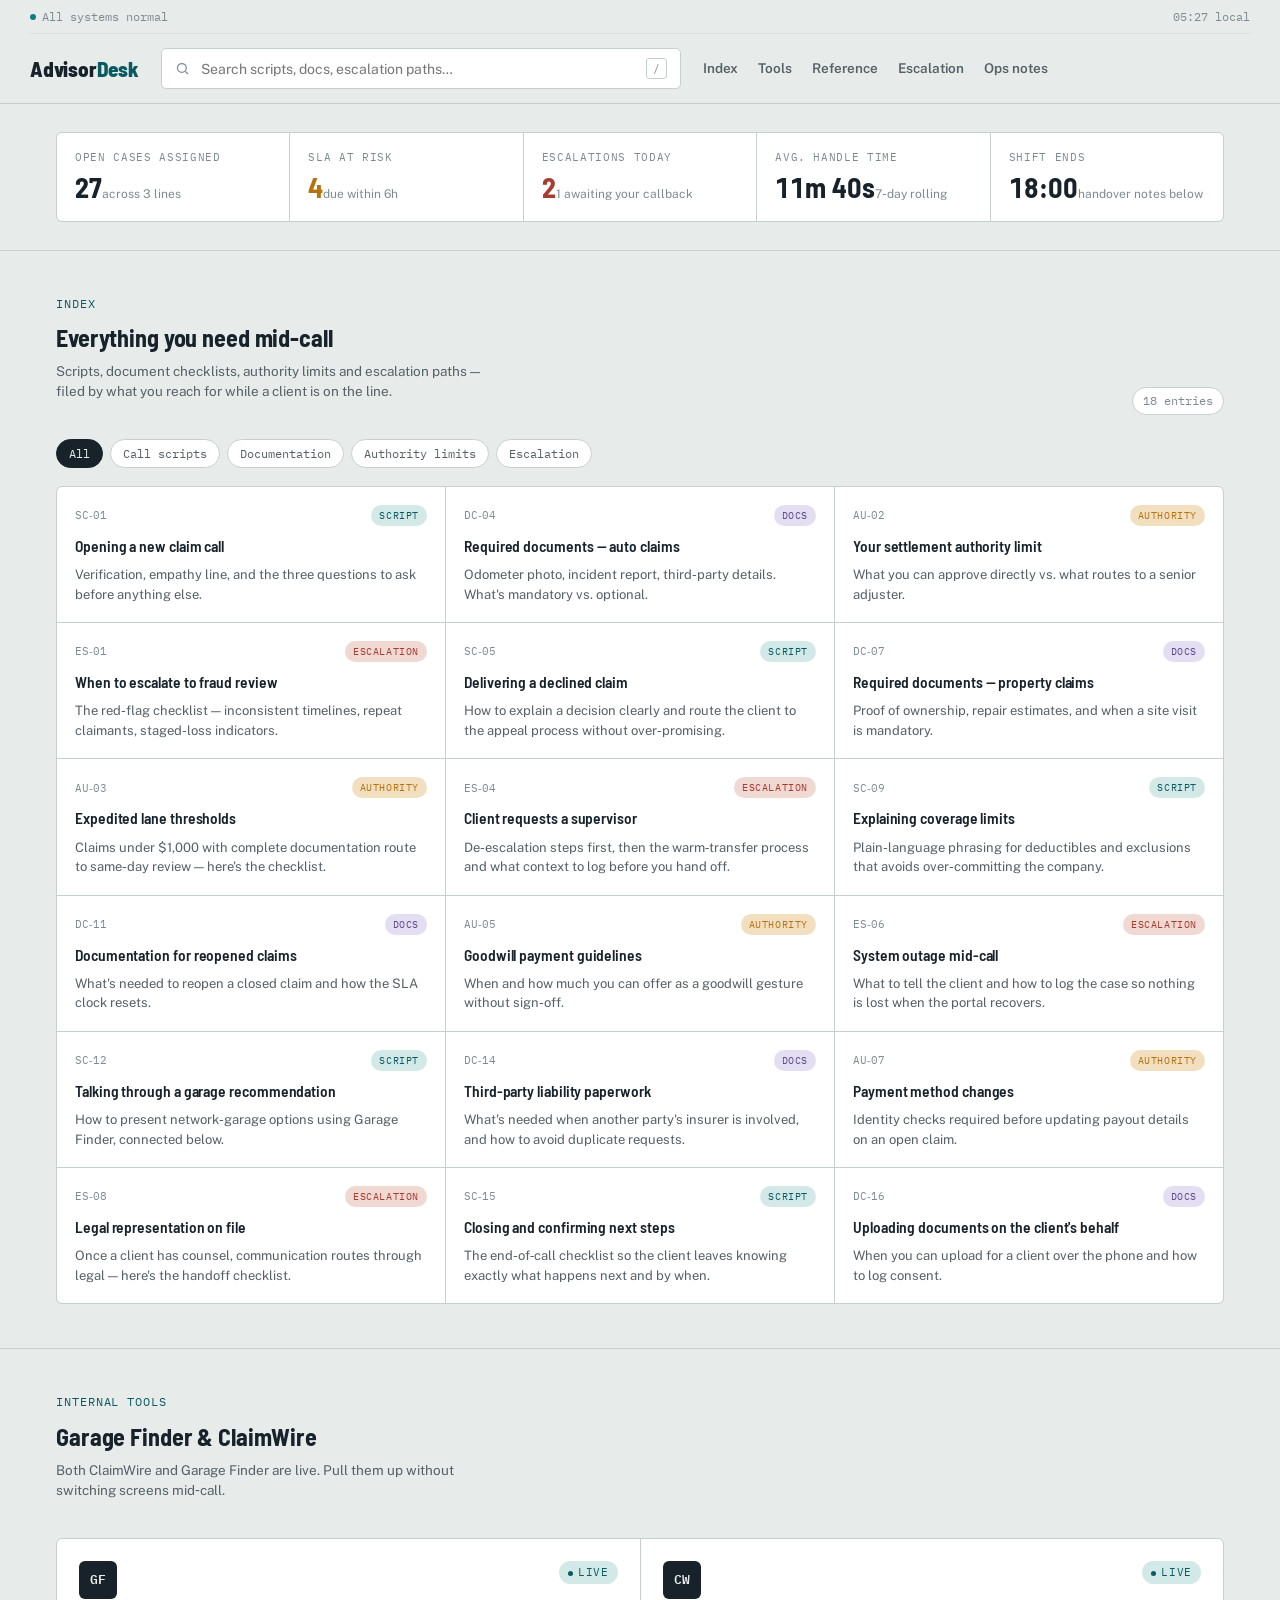
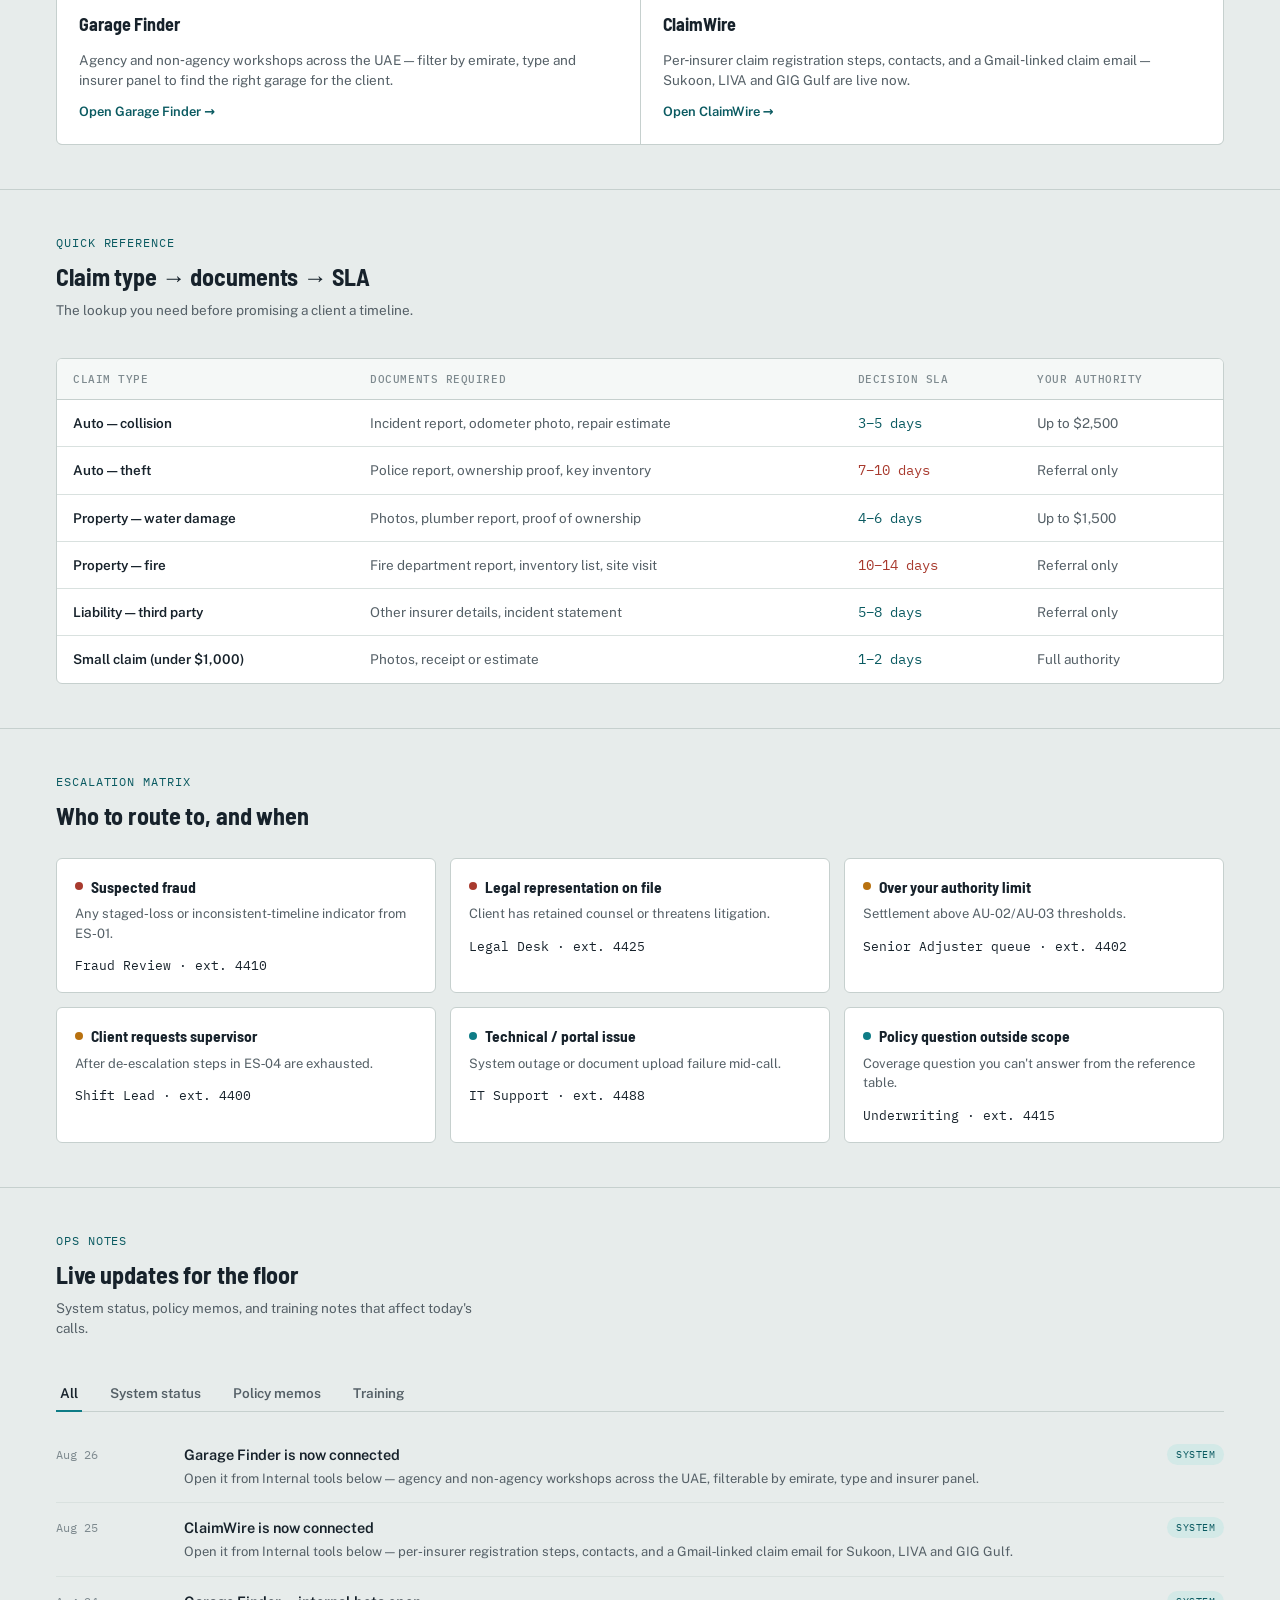
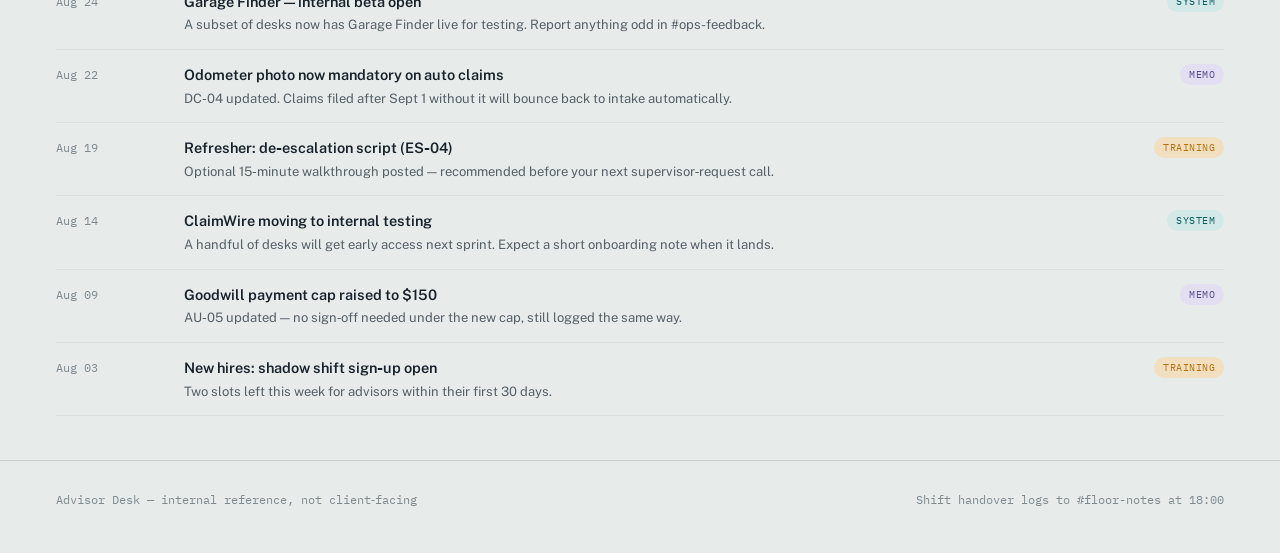
==== index.html @ 40740c99 "Wire Advisor Desk, Garage Finder, and ClaimWire into one local site Advisor Desk becomes the site's " ====
<!DOCTYPE html>
<html lang="en">
<head>
<meta charset="UTF-8">
<meta name="viewport" content="width=device-width, initial-scale=1.0, viewport-fit=cover">
<meta name="description" content="Advisor Desk — scripts, docs, authority limits, escalation paths, and links to Garage Finder and Claim.Wire.">
<link rel="icon" href="logo.svg?v=1">
<title>Advisor Desk</title>
<link rel="preconnect" href="https://fonts.googleapis.com">
<link rel="preconnect" href="https://fonts.gstatic.com" crossorigin>
<link href="https://fonts.googleapis.com/css2?family=Barlow+Semi+Condensed:wght@500;600;700;800&family=Public+Sans:ital,wght@0,400;0,500;0,600;1,400&family=IBM+Plex+Mono:wght@400;500;600&display=swap" rel="stylesheet">

<style>
  :root{
    --paper:#E7ECEB;
    --surface:#F5F8F7;
    --surface-2:#FFFFFF;
    --ink:#17222B;
    --ink-soft:#556067;
    --ink-faint:#7E8A8F;
    --line:#C6D0CE;
    --line-soft:#D9E1DF;
    --cyan:#0E7C86;
    --cyan-ink:#0A5A61;
    --cyan-soft:#D3E9E7;
    --amber:#B8710F;
    --amber-soft:#F1DFC0;
    --violet:#5B4B8A;
    --violet-soft:#E3DEF1;
    --red:#A83A2E;
    --red-soft:#F0D9D3;
    --focus:#17222B;
  }
  @media (prefers-color-scheme: dark){
    :root:not([data-theme="light"]){
      --paper:#121A1F;
      --surface:#182228;
      --surface-2:#1E2930;
      --ink:#E6ECEA;
      --ink-soft:#9DACAF;
      --ink-faint:#748386;
      --line:#31403F;
      --line-soft:#263230;
      --cyan:#3FB3AE;
      --cyan-ink:#8FD4CE;
      --cyan-soft:#1B3532;
      --amber:#DDA24F;
      --amber-soft:#392B14;
      --violet:#9C8CD6;
      --violet-soft:#2A2440;
      --red:#DB8071;
      --red-soft:#3A231F;
      --focus:#E6ECEA;
    }
  }
  :root[data-theme="dark"]{
    --paper:#121A1F;
    --surface:#182228;
    --surface-2:#1E2930;
    --ink:#E6ECEA;
    --ink-soft:#9DACAF;
    --ink-faint:#748386;
    --line:#31403F;
    --line-soft:#263230;
    --cyan:#3FB3AE;
    --cyan-ink:#8FD4CE;
    --cyan-soft:#1B3532;
    --amber:#DDA24F;
    --amber-soft:#392B14;
    --violet:#9C8CD6;
    --violet-soft:#2A2440;
    --red:#DB8071;
    --red-soft:#3A231F;
    --focus:#E6ECEA;
  }

  *{box-sizing:border-box;}
  body{
    margin:0;background:var(--paper);color:var(--ink);
    font-family:"Public Sans", ui-sans-serif, system-ui, sans-serif;
    font-size:15.5px;line-height:1.5;-webkit-font-smoothing:antialiased;
  }
  a{color:inherit;}
  .mono{font-family:"IBM Plex Mono", ui-monospace, monospace; font-variant-numeric:tabular-nums;}
  h1,h2,h3{font-family:"Barlow Semi Condensed", ui-sans-serif, sans-serif;text-wrap:balance;margin:0;letter-spacing:-0.005em;}
  .wrap{max-width:1220px;margin:0 auto;padding:0 26px;}
  @media (max-width:640px){.wrap{padding:0 16px;}}
  :focus-visible{outline:2px solid var(--focus);outline-offset:2px;}
  button,input{font-family:inherit;}

  /* ---------- header ---------- */
  header.site{position:sticky;top:0;z-index:40;background:var(--paper);border-bottom:1px solid var(--line);}
  .topline{
    display:flex;align-items:center;justify-content:space-between;
    padding:8px 0;font-family:"IBM Plex Mono";font-size:11.5px;color:var(--ink-faint);
    border-bottom:1px solid var(--line-soft);
  }
  .topline .status-dot{display:inline-flex;align-items:center;gap:6px;}
  .topline .status-dot::before{content:"";width:6px;height:6px;border-radius:50%;background:var(--cyan);}
  .nav{display:flex;align-items:center;gap:22px;padding:14px 0;}
  .brand{font-family:"Barlow Semi Condensed";font-weight:800;font-size:21px;letter-spacing:-0.01em;flex:0 0 auto;}
  .brand span{color:var(--cyan-ink);}
  .search-box{
    flex:1 1 auto;display:flex;align-items:center;gap:9px;
    background:var(--surface-2);border:1px solid var(--line);border-radius:5px;
    padding:9px 13px;max-width:520px;
  }
  .search-box svg{flex:0 0 auto;color:var(--ink-faint);}
  .search-box input{
    border:none;background:none;outline:none;width:100%;font-size:14px;color:var(--ink);
  }
  .search-box .kbd{font-family:"IBM Plex Mono";font-size:11px;color:var(--ink-faint);border:1px solid var(--line);border-radius:3px;padding:1px 6px;flex:0 0 auto;}
  nav.links{display:flex;gap:20px;font-size:13.5px;font-weight:600;flex:0 0 auto;}
  nav.links a{text-decoration:none;color:var(--ink-soft);}
  nav.links a:hover{color:var(--ink);}
  @media (max-width:980px){nav.links{display:none;}}
  @media (max-width:760px){.search-box{order:3;max-width:none;flex-basis:100%;}}

  /* ---------- shift board ---------- */
  .shiftboard{padding:28px 0;border-bottom:1px solid var(--line);}
  .board-grid{display:grid;grid-template-columns:repeat(5,1fr);gap:1px;background:var(--line);border:1px solid var(--line);border-radius:6px;overflow:hidden;}
  @media (max-width:900px){.board-grid{grid-template-columns:repeat(2,1fr);}}
  @media (max-width:460px){.board-grid{grid-template-columns:1fr;}}
  .board-cell{background:var(--surface-2);padding:16px 18px;}
  .board-cell .k{font-family:"IBM Plex Mono";font-size:11px;text-transform:uppercase;letter-spacing:0.06em;color:var(--ink-faint);margin-bottom:8px;display:block;}
  .board-cell .v{font-family:"Barlow Semi Condensed";font-weight:700;font-size:28px;line-height:1;}
  .board-cell .v.flag{color:var(--red);}
  .board-cell .v.warn{color:var(--amber);}
  .board-cell .d{font-size:12px;color:var(--ink-faint);margin-top:6px;}

  /* ---------- section shell ---------- */
  section{padding:44px 0;border-bottom:1px solid var(--line);}
  .section-head{display:flex;justify-content:space-between;align-items:flex-end;gap:20px;margin-bottom:24px;flex-wrap:wrap;}
  .section-head h2{font-size:24px;font-weight:700;}
  .section-head p{color:var(--ink-soft);font-size:13.5px;max-width:56ch;margin-top:5px;}
  .kicker{font-family:"IBM Plex Mono";font-size:11.5px;text-transform:uppercase;letter-spacing:0.08em;color:var(--cyan-ink);margin-bottom:8px;display:block;}
  .count-pill{font-family:"IBM Plex Mono";font-size:12px;color:var(--ink-faint);background:var(--surface-2);border:1px solid var(--line);padding:4px 10px;border-radius:20px;}

  /* ---------- index grid ---------- */
  .idx-filters{display:flex;gap:7px;flex-wrap:wrap;margin-bottom:18px;}
  .chip{font-family:"IBM Plex Mono";font-size:12px;padding:6px 12px;border-radius:20px;border:1px solid var(--line);background:var(--surface-2);cursor:pointer;color:var(--ink-soft);transition:all .15s;}
  .chip:hover{border-color:var(--ink-soft);}
  .chip.active{background:var(--ink);color:var(--paper);border-color:var(--ink);}
  .idx-grid{display:grid;grid-template-columns:repeat(3,1fr);gap:1px;background:var(--line);border:1px solid var(--line);border-radius:6px;overflow:hidden;}
  @media (max-width:900px){.idx-grid{grid-template-columns:repeat(2,1fr);}}
  @media (max-width:600px){.idx-grid{grid-template-columns:1fr;}}
  .idx-card{
    background:var(--surface-2);padding:18px;text-decoration:none;color:var(--ink);
    display:flex;flex-direction:column;gap:8px;transition:background .15s;
  }
  .idx-card:hover{background:var(--surface);}
  .idx-card .row1{display:flex;justify-content:space-between;align-items:center;gap:8px;}
  .idx-card .code{font-family:"IBM Plex Mono";font-size:11px;color:var(--ink-faint);}
  .idx-card h3{font-size:15.5px;font-weight:600;}
  .idx-card p{font-size:13px;color:var(--ink-soft);margin:0;}
  .idx-card .tag{font-family:"IBM Plex Mono";font-size:10px;text-transform:uppercase;letter-spacing:0.06em;padding:3px 8px;border-radius:20px;white-space:nowrap;}
  .tag.scripts{background:var(--cyan-soft);color:var(--cyan-ink);}
  .tag.docs{background:var(--violet-soft);color:var(--violet);}
  .tag.escalation{background:var(--red-soft);color:var(--red);}
  .tag.authority{background:var(--amber-soft);color:var(--amber);}
  .no-results{padding:30px 4px;color:var(--ink-faint);font-size:13.5px;display:none;}
  .no-results.shown{display:block;}

  /* ---------- internal tools ---------- */
  .tools{display:grid;grid-template-columns:1fr 1fr;gap:1px;background:var(--line);border:1px solid var(--line);border-radius:6px;overflow:hidden;}
  @media (max-width:760px){.tools{grid-template-columns:1fr;}}
  .tool-card{background:var(--surface-2);padding:22px;display:flex;flex-direction:column;gap:12px;
    text-decoration:none;color:inherit;transition:background .15s;}
  .tool-card:not(.disabled){cursor:pointer;}
  .tool-card:not(.disabled):hover{background:var(--surface);}
  .tool-top{display:flex;justify-content:space-between;align-items:flex-start;gap:12px;}
  .tool-icon{width:38px;height:38px;border-radius:6px;background:var(--ink);color:var(--paper);display:flex;align-items:center;justify-content:center;font-family:"IBM Plex Mono";font-weight:600;font-size:13px;flex:0 0 auto;}
  .tool-card h3{font-size:18px;font-weight:700;}
  .tool-card p{font-size:13.5px;color:var(--ink-soft);margin:0;}
  .wire-badge{font-family:"IBM Plex Mono";font-size:10.5px;text-transform:uppercase;letter-spacing:0.06em;padding:4px 9px;border-radius:20px;background:var(--amber-soft);color:var(--amber);white-space:nowrap;}
  .wire-badge.live{background:var(--cyan-soft);color:var(--cyan-ink);}
  .wire-badge.live::before{content:"";display:inline-block;width:5px;height:5px;border-radius:50%;background:var(--cyan-ink);margin-right:5px;}
  .tool-cta{font-size:13px;font-weight:600;color:var(--cyan-ink);align-self:flex-start;}
  .tool-card.disabled{opacity:0.75;}

  /* ---------- reference table ---------- */
  .table-wrap{overflow-x:auto;border:1px solid var(--line);border-radius:6px;background:var(--surface-2);}
  table{border-collapse:collapse;width:100%;min-width:680px;font-size:13.5px;}
  thead th{
    text-align:left;font-family:"IBM Plex Mono";font-size:11px;text-transform:uppercase;letter-spacing:0.05em;
    color:var(--ink-faint);font-weight:500;padding:12px 16px;border-bottom:1px solid var(--line);background:var(--surface);
  }
  tbody td{padding:13px 16px;border-bottom:1px solid var(--line-soft);color:var(--ink-soft);vertical-align:top;}
  tbody tr:last-child td{border-bottom:none;}
  tbody td.claim-type{color:var(--ink);font-weight:600;}
  .sla{font-family:"IBM Plex Mono";}
  .sla.tight{color:var(--red);}
  .sla.normal{color:var(--cyan-ink);}

  /* ---------- escalation contacts ---------- */
  .contacts{display:grid;grid-template-columns:repeat(3,1fr);gap:14px;}
  @media (max-width:860px){.contacts{grid-template-columns:1fr 1fr;}}
  @media (max-width:560px){.contacts{grid-template-columns:1fr;}}
  .contact-card{border:1px solid var(--line);border-radius:6px;background:var(--surface-2);padding:16px 18px;}
  .contact-card .sev{display:inline-block;width:8px;height:8px;border-radius:50%;margin-right:8px;}
  .sev.high{background:var(--red);}
  .sev.med{background:var(--amber);}
  .sev.low{background:var(--cyan);}
  .contact-card h4{font-family:"Barlow Semi Condensed";font-weight:700;font-size:15.5px;margin:0 0 6px;display:flex;align-items:center;}
  .contact-card p{font-size:13px;color:var(--ink-soft);margin:0 0 10px;}
  .contact-card .who{font-family:"IBM Plex Mono";font-size:12.5px;color:var(--ink);}

  /* ---------- feed ---------- */
  .feed-tabs{display:flex;gap:4px;margin-bottom:18px;border-bottom:1px solid var(--line);}
  .feed-tab{font-family:"Public Sans";font-weight:600;font-size:13.5px;padding:9px 4px;margin-right:20px;background:none;border:none;cursor:pointer;color:var(--ink-soft);border-bottom:2px solid transparent;margin-bottom:-1px;}
  .feed-tab.active{color:var(--ink);border-color:var(--cyan);}
  .feed-item{display:grid;grid-template-columns:110px 1fr auto;gap:18px;padding:14px 0;border-bottom:1px solid var(--line-soft);align-items:start;}
  @media (max-width:700px){.feed-item{grid-template-columns:1fr;gap:5px;}}
  .feed-item .date{font-family:"IBM Plex Mono";font-size:12px;color:var(--ink-faint);padding-top:2px;}
  .feed-item h4{margin:0 0 3px;font-size:14.5px;font-weight:600;}
  .feed-item p{margin:0;font-size:13px;color:var(--ink-soft);}
  .badge{font-family:"IBM Plex Mono";font-size:10px;text-transform:uppercase;letter-spacing:0.05em;padding:3px 9px;border-radius:20px;white-space:nowrap;height:fit-content;}
  .badge.ops{background:var(--cyan-soft);color:var(--cyan-ink);}
  .badge.memo{background:var(--violet-soft);color:var(--violet);}
  .badge.training{background:var(--amber-soft);color:var(--amber);}

  footer{padding:30px 0 44px;font-family:"IBM Plex Mono";font-size:12px;color:var(--ink-faint);display:flex;justify-content:space-between;flex-wrap:wrap;gap:10px;}
</style>
</head>
<body>

<header class="site">
  <div class="wrap topline">
    <span class="status-dot">All systems normal</span>
    <span id="clock">—</span>
  </div>
  <div class="wrap nav">
    <div class="brand">Advisor<span>Desk</span></div>
    <div class="search-box">
      <svg width="15" height="15" viewBox="0 0 24 24" fill="none" stroke="currentColor" stroke-width="2"><circle cx="11" cy="11" r="7"/><path d="m21 21-4.3-4.3"/></svg>
      <input id="indexSearch" type="text" placeholder="Search scripts, docs, escalation paths…" aria-label="Search advisor index">
      <span class="kbd">/</span>
    </div>
    <nav class="links">
      <a href="#index">Index</a>
      <a href="#tools">Tools</a>
      <a href="#reference">Reference</a>
      <a href="#escalation">Escalation</a>
      <a href="#updates">Ops notes</a>
    </nav>
  </div>
</header>

<main>
  <section class="shiftboard">
    <div class="wrap">
      <div class="board-grid">
        <div class="board-cell"><span class="k">Open cases assigned</span><span class="v">27</span><span class="d">across 3 lines</span></div>
        <div class="board-cell"><span class="k">SLA at risk</span><span class="v warn">4</span><span class="d">due within 6h</span></div>
        <div class="board-cell"><span class="k">Escalations today</span><span class="v flag">2</span><span class="d">1 awaiting your callback</span></div>
        <div class="board-cell"><span class="k">Avg. handle time</span><span class="v mono">11m 40s</span><span class="d">7‑day rolling</span></div>
        <div class="board-cell"><span class="k">Shift ends</span><span class="v mono">18:00</span><span class="d">handover notes below</span></div>
      </div>
    </div>
  </section>

  <section id="index">
    <div class="wrap">
      <div class="section-head">
        <div>
          <span class="kicker">Index</span>
          <h2>Everything you need mid‑call</h2>
          <p>Scripts, document checklists, authority limits and escalation paths — filed by what you reach for while a client is on the line.</p>
        </div>
        <span class="count-pill" id="resultCount">18 entries</span>
      </div>
      <div class="idx-filters" id="idxFilters">
        <button class="chip active" data-filter="all">All</button>
        <button class="chip" data-filter="scripts">Call scripts</button>
        <button class="chip" data-filter="docs">Documentation</button>
        <button class="chip" data-filter="authority">Authority limits</button>
        <button class="chip" data-filter="escalation">Escalation</button>
      </div>
      <div class="idx-grid" id="idxGrid">
        <a class="idx-card" data-cat="scripts" href="#"><div class="row1"><span class="code">SC‑01</span><span class="tag scripts">Script</span></div><h3>Opening a new claim call</h3><p>Verification, empathy line, and the three questions to ask before anything else.</p></a>
        <a class="idx-card" data-cat="docs" href="#"><div class="row1"><span class="code">DC‑04</span><span class="tag docs">Docs</span></div><h3>Required documents — auto claims</h3><p>Odometer photo, incident report, third‑party details. What's mandatory vs. optional.</p></a>
        <a class="idx-card" data-cat="authority" href="#"><div class="row1"><span class="code">AU‑02</span><span class="tag authority">Authority</span></div><h3>Your settlement authority limit</h3><p>What you can approve directly vs. what routes to a senior adjuster.</p></a>
        <a class="idx-card" data-cat="escalation" href="#"><div class="row1"><span class="code">ES‑01</span><span class="tag escalation">Escalation</span></div><h3>When to escalate to fraud review</h3><p>The red‑flag checklist — inconsistent timelines, repeat claimants, staged‑loss indicators.</p></a>
        <a class="idx-card" data-cat="scripts" href="#"><div class="row1"><span class="code">SC‑05</span><span class="tag scripts">Script</span></div><h3>Delivering a declined claim</h3><p>How to explain a decision clearly and route the client to the appeal process without over‑promising.</p></a>
        <a class="idx-card" data-cat="docs" href="#"><div class="row1"><span class="code">DC‑07</span><span class="tag docs">Docs</span></div><h3>Required documents — property claims</h3><p>Proof of ownership, repair estimates, and when a site visit is mandatory.</p></a>
        <a class="idx-card" data-cat="authority" href="#"><div class="row1"><span class="code">AU‑03</span><span class="tag authority">Authority</span></div><h3>Expedited lane thresholds</h3><p>Claims under $1,000 with complete documentation route to same‑day review — here's the checklist.</p></a>
        <a class="idx-card" data-cat="escalation" href="#"><div class="row1"><span class="code">ES‑04</span><span class="tag escalation">Escalation</span></div><h3>Client requests a supervisor</h3><p>De‑escalation steps first, then the warm‑transfer process and what context to log before you hand off.</p></a>
        <a class="idx-card" data-cat="scripts" href="#"><div class="row1"><span class="code">SC‑09</span><span class="tag scripts">Script</span></div><h3>Explaining coverage limits</h3><p>Plain‑language phrasing for deductibles and exclusions that avoids over‑committing the company.</p></a>
        <a class="idx-card" data-cat="docs" href="#"><div class="row1"><span class="code">DC‑11</span><span class="tag docs">Docs</span></div><h3>Documentation for reopened claims</h3><p>What's needed to reopen a closed claim and how the SLA clock resets.</p></a>
        <a class="idx-card" data-cat="authority" href="#"><div class="row1"><span class="code">AU‑05</span><span class="tag authority">Authority</span></div><h3>Goodwill payment guidelines</h3><p>When and how much you can offer as a goodwill gesture without sign‑off.</p></a>
        <a class="idx-card" data-cat="escalation" href="#"><div class="row1"><span class="code">ES‑06</span><span class="tag escalation">Escalation</span></div><h3>System outage mid‑call</h3><p>What to tell the client and how to log the case so nothing is lost when the portal recovers.</p></a>
        <a class="idx-card" data-cat="scripts" href="#"><div class="row1"><span class="code">SC‑12</span><span class="tag scripts">Script</span></div><h3>Talking through a garage recommendation</h3><p>How to present network‑garage options using Garage Finder, connected below.</p></a>
        <a class="idx-card" data-cat="docs" href="#"><div class="row1"><span class="code">DC‑14</span><span class="tag docs">Docs</span></div><h3>Third‑party liability paperwork</h3><p>What's needed when another party's insurer is involved, and how to avoid duplicate requests.</p></a>
        <a class="idx-card" data-cat="authority" href="#"><div class="row1"><span class="code">AU‑07</span><span class="tag authority">Authority</span></div><h3>Payment method changes</h3><p>Identity checks required before updating payout details on an open claim.</p></a>
        <a class="idx-card" data-cat="escalation" href="#"><div class="row1"><span class="code">ES‑08</span><span class="tag escalation">Escalation</span></div><h3>Legal representation on file</h3><p>Once a client has counsel, communication routes through legal — here's the handoff checklist.</p></a>
        <a class="idx-card" data-cat="scripts" href="#"><div class="row1"><span class="code">SC‑15</span><span class="tag scripts">Script</span></div><h3>Closing and confirming next steps</h3><p>The end‑of‑call checklist so the client leaves knowing exactly what happens next and by when.</p></a>
        <a class="idx-card" data-cat="docs" href="#"><div class="row1"><span class="code">DC‑16</span><span class="tag docs">Docs</span></div><h3>Uploading documents on the client's behalf</h3><p>When you can upload for a client over the phone and how to log consent.</p></a>
      </div>
      <p class="no-results" id="noResults">No index entries match "<span id="noResultsQuery"></span>". Try a different term or clear the filter.</p>
    </div>
  </section>

  <section id="tools">
    <div class="wrap">
      <div class="section-head">
        <div>
          <span class="kicker">Internal tools</span>
          <h2>Garage Finder &amp; ClaimWire</h2>
          <p>Both ClaimWire and Garage Finder are live. Pull them up without switching screens mid‑call.</p>
        </div>
      </div>
      <div class="tools">
        <a class="tool-card" href="garage-finder.html">
          <div class="tool-top"><div class="tool-icon">GF</div><span class="wire-badge live">Live</span></div>
          <h3>Garage Finder</h3>
          <p>Agency and non‑agency workshops across the UAE — filter by emirate, type and insurer panel to find the right garage for the client.</p>
          <span class="tool-cta">Open Garage Finder →</span>
        </a>
        <a class="tool-card" href="claimwire.html">
          <div class="tool-top"><div class="tool-icon">CW</div><span class="wire-badge live">Live</span></div>
          <h3>ClaimWire</h3>
          <p>Per‑insurer claim registration steps, contacts, and a Gmail‑linked claim email — Sukoon, LIVA and GIG Gulf are live now.</p>
          <span class="tool-cta">Open ClaimWire →</span>
        </a>
      </div>
    </div>
  </section>

  <section id="reference">
    <div class="wrap">
      <div class="section-head">
        <div>
          <span class="kicker">Quick reference</span>
          <h2>Claim type → documents → SLA</h2>
          <p>The lookup you need before promising a client a timeline.</p>
        </div>
      </div>
      <div class="table-wrap">
        <table>
          <thead>
            <tr><th>Claim type</th><th>Documents required</th><th>Decision SLA</th><th>Your authority</th></tr>
          </thead>
          <tbody>
            <tr><td class="claim-type">Auto — collision</td><td>Incident report, odometer photo, repair estimate</td><td class="sla normal">3–5 days</td><td>Up to $2,500</td></tr>
            <tr><td class="claim-type">Auto — theft</td><td>Police report, ownership proof, key inventory</td><td class="sla tight">7–10 days</td><td>Referral only</td></tr>
            <tr><td class="claim-type">Property — water damage</td><td>Photos, plumber report, proof of ownership</td><td class="sla normal">4–6 days</td><td>Up to $1,500</td></tr>
            <tr><td class="claim-type">Property — fire</td><td>Fire department report, inventory list, site visit</td><td class="sla tight">10–14 days</td><td>Referral only</td></tr>
            <tr><td class="claim-type">Liability — third party</td><td>Other insurer details, incident statement</td><td class="sla normal">5–8 days</td><td>Referral only</td></tr>
            <tr><td class="claim-type">Small claim (under $1,000)</td><td>Photos, receipt or estimate</td><td class="sla normal">1–2 days</td><td>Full authority</td></tr>
          </tbody>
        </table>
      </div>
    </div>
  </section>

  <section id="escalation">
    <div class="wrap">
      <div class="section-head">
        <div>
          <span class="kicker">Escalation matrix</span>
          <h2>Who to route to, and when</h2>
        </div>
      </div>
      <div class="contacts">
        <div class="contact-card"><h4><span class="sev high"></span>Suspected fraud</h4><p>Any staged‑loss or inconsistent‑timeline indicator from ES‑01.</p><span class="who">Fraud Review · ext. 4410</span></div>
        <div class="contact-card"><h4><span class="sev high"></span>Legal representation on file</h4><p>Client has retained counsel or threatens litigation.</p><span class="who">Legal Desk · ext. 4425</span></div>
        <div class="contact-card"><h4><span class="sev med"></span>Over your authority limit</h4><p>Settlement above AU‑02/AU‑03 thresholds.</p><span class="who">Senior Adjuster queue · ext. 4402</span></div>
        <div class="contact-card"><h4><span class="sev med"></span>Client requests supervisor</h4><p>After de‑escalation steps in ES‑04 are exhausted.</p><span class="who">Shift Lead · ext. 4400</span></div>
        <div class="contact-card"><h4><span class="sev low"></span>Technical / portal issue</h4><p>System outage or document upload failure mid‑call.</p><span class="who">IT Support · ext. 4488</span></div>
        <div class="contact-card"><h4><span class="sev low"></span>Policy question outside scope</h4><p>Coverage question you can't answer from the reference table.</p><span class="who">Underwriting · ext. 4415</span></div>
      </div>
    </div>
  </section>

  <section id="updates">
    <div class="wrap">
      <div class="section-head">
        <div>
          <span class="kicker">Ops notes</span>
          <h2>Live updates for the floor</h2>
          <p>System status, policy memos, and training notes that affect today's calls.</p>
        </div>
      </div>
      <div class="feed-tabs" id="feedTabs">
        <button class="feed-tab active" data-feed="all">All</button>
        <button class="feed-tab" data-feed="ops">System status</button>
        <button class="feed-tab" data-feed="memo">Policy memos</button>
        <button class="feed-tab" data-feed="training">Training</button>
      </div>
      <div class="feed-list" id="feedList">
        <div class="feed-item" data-feed="ops"><div class="date mono">Aug 26</div><div><h4>Garage Finder is now connected</h4><p>Open it from Internal tools below — agency and non‑agency workshops across the UAE, filterable by emirate, type and insurer panel.</p></div><span class="badge ops">System</span></div>
        <div class="feed-item" data-feed="ops"><div class="date mono">Aug 25</div><div><h4>ClaimWire is now connected</h4><p>Open it from Internal tools below — per‑insurer registration steps, contacts, and a Gmail‑linked claim email for Sukoon, LIVA and GIG Gulf.</p></div><span class="badge ops">System</span></div>
        <div class="feed-item" data-feed="ops"><div class="date mono">Aug 24</div><div><h4>Garage Finder — internal beta open</h4><p>A subset of desks now has Garage Finder live for testing. Report anything odd in #ops-feedback.</p></div><span class="badge ops">System</span></div>
        <div class="feed-item" data-feed="memo"><div class="date mono">Aug 22</div><div><h4>Odometer photo now mandatory on auto claims</h4><p>DC‑04 updated. Claims filed after Sept 1 without it will bounce back to intake automatically.</p></div><span class="badge memo">Memo</span></div>
        <div class="feed-item" data-feed="training"><div class="date mono">Aug 19</div><div><h4>Refresher: de‑escalation script (ES‑04)</h4><p>Optional 15‑minute walkthrough posted — recommended before your next supervisor‑request call.</p></div><span class="badge training">Training</span></div>
        <div class="feed-item" data-feed="ops"><div class="date mono">Aug 14</div><div><h4>ClaimWire moving to internal testing</h4><p>A handful of desks will get early access next sprint. Expect a short onboarding note when it lands.</p></div><span class="badge ops">System</span></div>
        <div class="feed-item" data-feed="memo"><div class="date mono">Aug 09</div><div><h4>Goodwill payment cap raised to $150</h4><p>AU‑05 updated — no sign‑off needed under the new cap, still logged the same way.</p></div><span class="badge memo">Memo</span></div>
        <div class="feed-item" data-feed="training"><div class="date mono">Aug 03</div><div><h4>New hires: shadow shift sign‑up open</h4><p>Two slots left this week for advisors within their first 30 days.</p></div><span class="badge training">Training</span></div>
      </div>
    </div>
  </section>
</main>

<footer>
  <div class="wrap" style="display:flex;justify-content:space-between;flex-wrap:wrap;gap:10px;width:100%;">
    <span>Advisor Desk — internal reference, not client‑facing</span>
    <span>Shift handover logs to #floor-notes at 18:00</span>
  </div>
</footer>

<script>
(function(){
  // clock
  var clockEl = document.getElementById('clock');
  function tick(){
    var d = new Date();
    var h = String(d.getHours()).padStart(2,'0');
    var m = String(d.getMinutes()).padStart(2,'0');
    clockEl.textContent = h + ':' + m + ' local';
  }
  tick(); setInterval(tick, 1000 * 15);

  // index filter + search combined
  var chips = document.querySelectorAll('#idxFilters .chip');
  var cards = document.querySelectorAll('#idxGrid .idx-card');
  var searchInput = document.getElementById('indexSearch');
  var resultCount = document.getElementById('resultCount');
  var noResults = document.getElementById('noResults');
  var noResultsQuery = document.getElementById('noResultsQuery');
  var activeFilter = 'all';

  function applyFilters(){
    var q = searchInput.value.trim().toLowerCase();
    var shown = 0;
    cards.forEach(function(card){
      var cat = card.getAttribute('data-cat');
      var text = card.textContent.toLowerCase();
      var matchesFilter = activeFilter === 'all' || cat === activeFilter;
      var matchesSearch = q === '' || text.indexOf(q) !== -1;
      var visible = matchesFilter && matchesSearch;
      card.style.display = visible ? '' : 'none';
      if(visible) shown++;
    });
    resultCount.textContent = shown + (shown === 1 ? ' entry' : ' entries');
    if(shown === 0){
      noResults.classList.add('shown');
      noResultsQuery.textContent = q || '(filtered)';
    } else {
      noResults.classList.remove('shown');
    }
  }

  chips.forEach(function(chip){
    chip.addEventListener('click', function(){
      chips.forEach(function(c){ c.classList.remove('active'); });
      chip.classList.add('active');
      activeFilter = chip.getAttribute('data-filter');
      applyFilters();
    });
  });
  searchInput.addEventListener('input', applyFilters);

  // "/" focuses search, like most reference tools
  document.addEventListener('keydown', function(e){
    if(e.key === '/' && document.activeElement !== searchInput){
      e.preventDefault();
      searchInput.focus();
    }
  });

  // feed tabs
  var tabs = document.querySelectorAll('#feedTabs .feed-tab');
  var feedItems = document.querySelectorAll('#feedList .feed-item');
  tabs.forEach(function(tab){
    tab.addEventListener('click', function(){
      tabs.forEach(function(t){ t.classList.remove('active'); });
      tab.classList.add('active');
      var f = tab.getAttribute('data-feed');
      feedItems.forEach(function(item){
        item.style.display = (f === 'all' || item.getAttribute('data-feed') === f) ? '' : 'none';
      });
    });
  });
})();
</script>
</body>
</html>
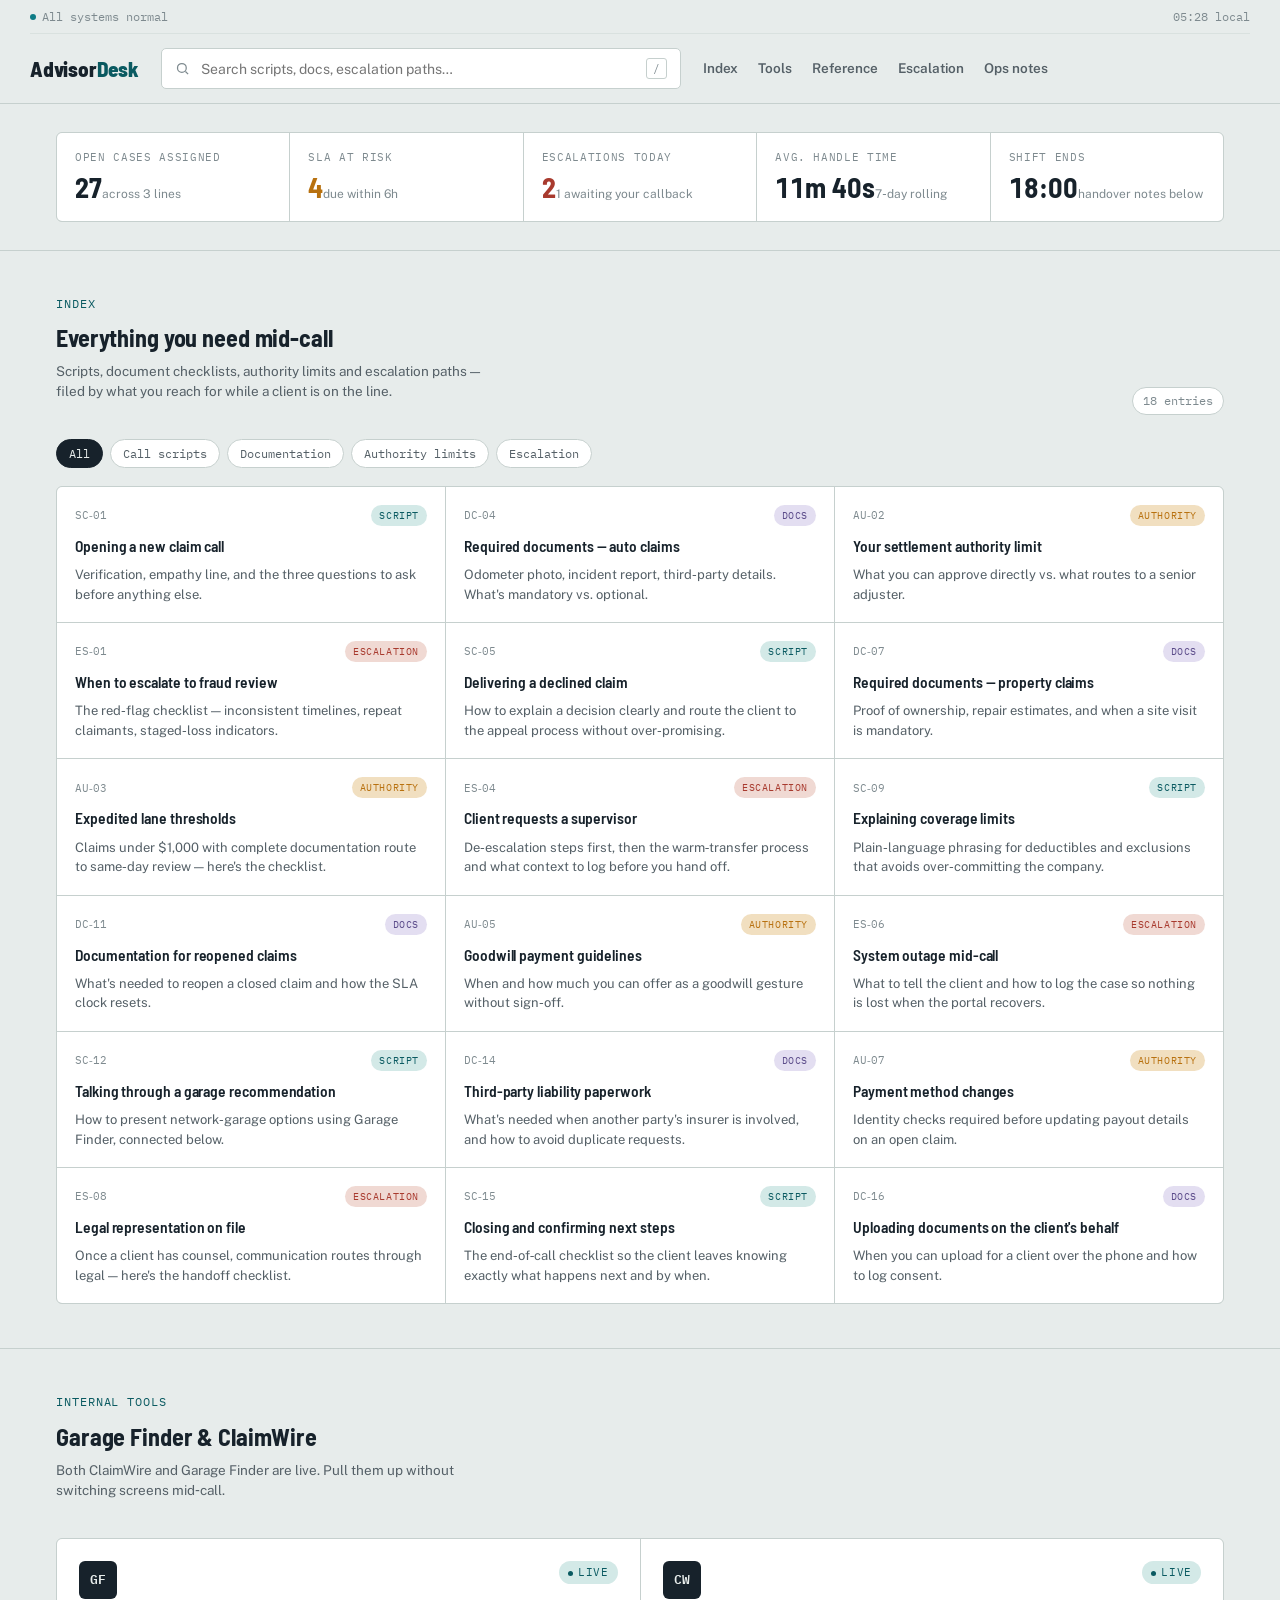
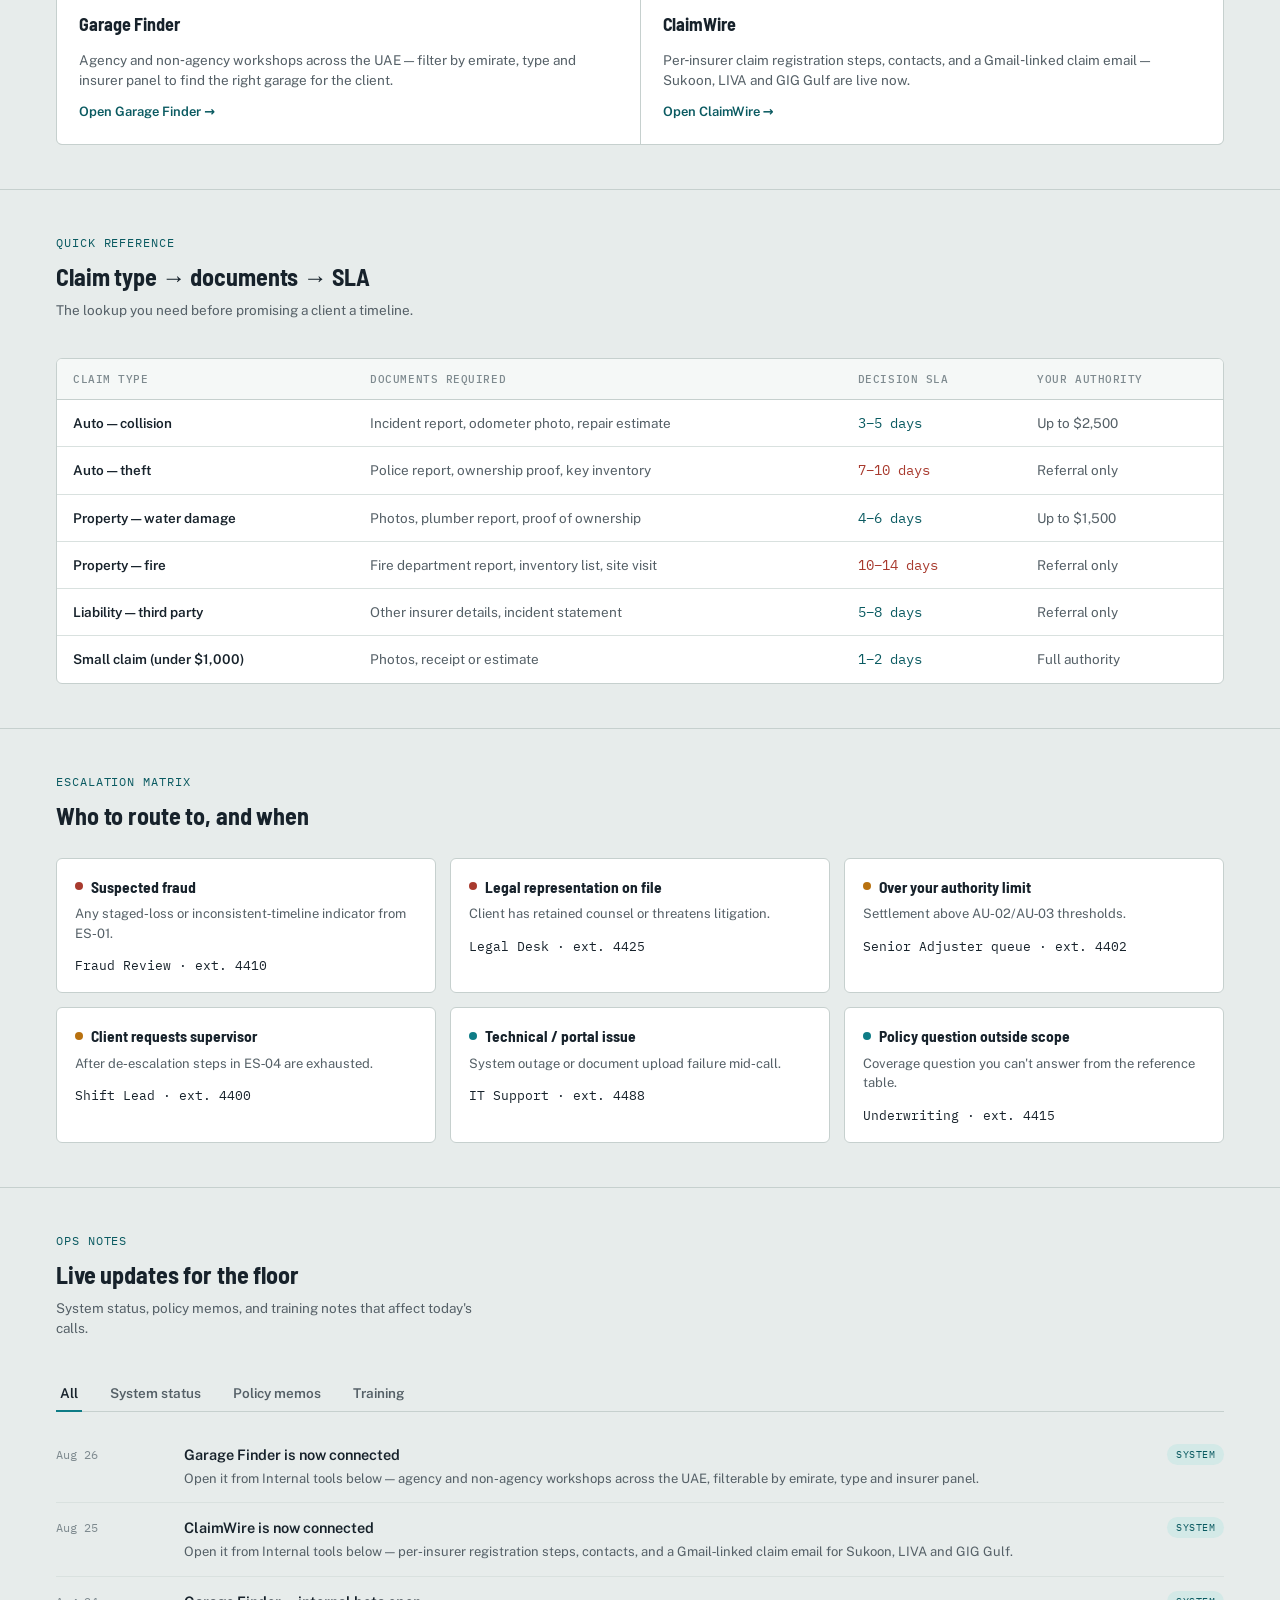
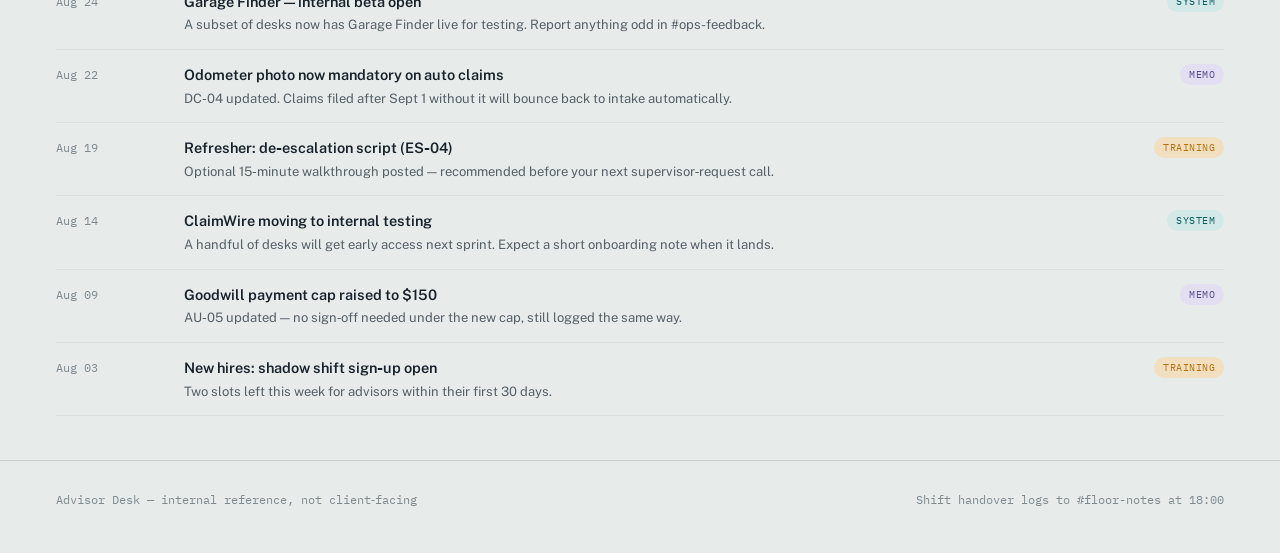
==== commit 91286164: "Split Advisor Desk/Claim.Wire into files, unify insurer data, fix stale nav links Three changes to t" ====
--- a/index.html
+++ b/index.html
@@ -10,217 +10,7 @@
 <link rel="preconnect" href="https://fonts.gstatic.com" crossorigin>
 <link href="https://fonts.googleapis.com/css2?family=Barlow+Semi+Condensed:wght@500;600;700;800&family=Public+Sans:ital,wght@0,400;0,500;0,600;1,400&family=IBM+Plex+Mono:wght@400;500;600&display=swap" rel="stylesheet">
 
-<style>
-  :root{
-    --paper:#E7ECEB;
-    --surface:#F5F8F7;
-    --surface-2:#FFFFFF;
-    --ink:#17222B;
-    --ink-soft:#556067;
-    --ink-faint:#7E8A8F;
-    --line:#C6D0CE;
-    --line-soft:#D9E1DF;
-    --cyan:#0E7C86;
-    --cyan-ink:#0A5A61;
-    --cyan-soft:#D3E9E7;
-    --amber:#B8710F;
-    --amber-soft:#F1DFC0;
-    --violet:#5B4B8A;
-    --violet-soft:#E3DEF1;
-    --red:#A83A2E;
-    --red-soft:#F0D9D3;
-    --focus:#17222B;
-  }
-  @media (prefers-color-scheme: dark){
-    :root:not([data-theme="light"]){
-      --paper:#121A1F;
-      --surface:#182228;
-      --surface-2:#1E2930;
-      --ink:#E6ECEA;
-      --ink-soft:#9DACAF;
-      --ink-faint:#748386;
-      --line:#31403F;
-      --line-soft:#263230;
-      --cyan:#3FB3AE;
-      --cyan-ink:#8FD4CE;
-      --cyan-soft:#1B3532;
-      --amber:#DDA24F;
-      --amber-soft:#392B14;
-      --violet:#9C8CD6;
-      --violet-soft:#2A2440;
-      --red:#DB8071;
-      --red-soft:#3A231F;
-      --focus:#E6ECEA;
-    }
-  }
-  :root[data-theme="dark"]{
-    --paper:#121A1F;
-    --surface:#182228;
-    --surface-2:#1E2930;
-    --ink:#E6ECEA;
-    --ink-soft:#9DACAF;
-    --ink-faint:#748386;
-    --line:#31403F;
-    --line-soft:#263230;
-    --cyan:#3FB3AE;
-    --cyan-ink:#8FD4CE;
-    --cyan-soft:#1B3532;
-    --amber:#DDA24F;
-    --amber-soft:#392B14;
-    --violet:#9C8CD6;
-    --violet-soft:#2A2440;
-    --red:#DB8071;
-    --red-soft:#3A231F;
-    --focus:#E6ECEA;
-  }
-
-  *{box-sizing:border-box;}
-  body{
-    margin:0;background:var(--paper);color:var(--ink);
-    font-family:"Public Sans", ui-sans-serif, system-ui, sans-serif;
-    font-size:15.5px;line-height:1.5;-webkit-font-smoothing:antialiased;
-  }
-  a{color:inherit;}
-  .mono{font-family:"IBM Plex Mono", ui-monospace, monospace; font-variant-numeric:tabular-nums;}
-  h1,h2,h3{font-family:"Barlow Semi Condensed", ui-sans-serif, sans-serif;text-wrap:balance;margin:0;letter-spacing:-0.005em;}
-  .wrap{max-width:1220px;margin:0 auto;padding:0 26px;}
-  @media (max-width:640px){.wrap{padding:0 16px;}}
-  :focus-visible{outline:2px solid var(--focus);outline-offset:2px;}
-  button,input{font-family:inherit;}
-
-  /* ---------- header ---------- */
-  header.site{position:sticky;top:0;z-index:40;background:var(--paper);border-bottom:1px solid var(--line);}
-  .topline{
-    display:flex;align-items:center;justify-content:space-between;
-    padding:8px 0;font-family:"IBM Plex Mono";font-size:11.5px;color:var(--ink-faint);
-    border-bottom:1px solid var(--line-soft);
-  }
-  .topline .status-dot{display:inline-flex;align-items:center;gap:6px;}
-  .topline .status-dot::before{content:"";width:6px;height:6px;border-radius:50%;background:var(--cyan);}
-  .nav{display:flex;align-items:center;gap:22px;padding:14px 0;}
-  .brand{font-family:"Barlow Semi Condensed";font-weight:800;font-size:21px;letter-spacing:-0.01em;flex:0 0 auto;}
-  .brand span{color:var(--cyan-ink);}
-  .search-box{
-    flex:1 1 auto;display:flex;align-items:center;gap:9px;
-    background:var(--surface-2);border:1px solid var(--line);border-radius:5px;
-    padding:9px 13px;max-width:520px;
-  }
-  .search-box svg{flex:0 0 auto;color:var(--ink-faint);}
-  .search-box input{
-    border:none;background:none;outline:none;width:100%;font-size:14px;color:var(--ink);
-  }
-  .search-box .kbd{font-family:"IBM Plex Mono";font-size:11px;color:var(--ink-faint);border:1px solid var(--line);border-radius:3px;padding:1px 6px;flex:0 0 auto;}
-  nav.links{display:flex;gap:20px;font-size:13.5px;font-weight:600;flex:0 0 auto;}
-  nav.links a{text-decoration:none;color:var(--ink-soft);}
-  nav.links a:hover{color:var(--ink);}
-  @media (max-width:980px){nav.links{display:none;}}
-  @media (max-width:760px){.search-box{order:3;max-width:none;flex-basis:100%;}}
-
-  /* ---------- shift board ---------- */
-  .shiftboard{padding:28px 0;border-bottom:1px solid var(--line);}
-  .board-grid{display:grid;grid-template-columns:repeat(5,1fr);gap:1px;background:var(--line);border:1px solid var(--line);border-radius:6px;overflow:hidden;}
-  @media (max-width:900px){.board-grid{grid-template-columns:repeat(2,1fr);}}
-  @media (max-width:460px){.board-grid{grid-template-columns:1fr;}}
-  .board-cell{background:var(--surface-2);padding:16px 18px;}
-  .board-cell .k{font-family:"IBM Plex Mono";font-size:11px;text-transform:uppercase;letter-spacing:0.06em;color:var(--ink-faint);margin-bottom:8px;display:block;}
-  .board-cell .v{font-family:"Barlow Semi Condensed";font-weight:700;font-size:28px;line-height:1;}
-  .board-cell .v.flag{color:var(--red);}
-  .board-cell .v.warn{color:var(--amber);}
-  .board-cell .d{font-size:12px;color:var(--ink-faint);margin-top:6px;}
-
-  /* ---------- section shell ---------- */
-  section{padding:44px 0;border-bottom:1px solid var(--line);}
-  .section-head{display:flex;justify-content:space-between;align-items:flex-end;gap:20px;margin-bottom:24px;flex-wrap:wrap;}
-  .section-head h2{font-size:24px;font-weight:700;}
-  .section-head p{color:var(--ink-soft);font-size:13.5px;max-width:56ch;margin-top:5px;}
-  .kicker{font-family:"IBM Plex Mono";font-size:11.5px;text-transform:uppercase;letter-spacing:0.08em;color:var(--cyan-ink);margin-bottom:8px;display:block;}
-  .count-pill{font-family:"IBM Plex Mono";font-size:12px;color:var(--ink-faint);background:var(--surface-2);border:1px solid var(--line);padding:4px 10px;border-radius:20px;}
-
-  /* ---------- index grid ---------- */
-  .idx-filters{display:flex;gap:7px;flex-wrap:wrap;margin-bottom:18px;}
-  .chip{font-family:"IBM Plex Mono";font-size:12px;padding:6px 12px;border-radius:20px;border:1px solid var(--line);background:var(--surface-2);cursor:pointer;color:var(--ink-soft);transition:all .15s;}
-  .chip:hover{border-color:var(--ink-soft);}
-  .chip.active{background:var(--ink);color:var(--paper);border-color:var(--ink);}
-  .idx-grid{display:grid;grid-template-columns:repeat(3,1fr);gap:1px;background:var(--line);border:1px solid var(--line);border-radius:6px;overflow:hidden;}
-  @media (max-width:900px){.idx-grid{grid-template-columns:repeat(2,1fr);}}
-  @media (max-width:600px){.idx-grid{grid-template-columns:1fr;}}
-  .idx-card{
-    background:var(--surface-2);padding:18px;text-decoration:none;color:var(--ink);
-    display:flex;flex-direction:column;gap:8px;transition:background .15s;
-  }
-  .idx-card:hover{background:var(--surface);}
-  .idx-card .row1{display:flex;justify-content:space-between;align-items:center;gap:8px;}
-  .idx-card .code{font-family:"IBM Plex Mono";font-size:11px;color:var(--ink-faint);}
-  .idx-card h3{font-size:15.5px;font-weight:600;}
-  .idx-card p{font-size:13px;color:var(--ink-soft);margin:0;}
-  .idx-card .tag{font-family:"IBM Plex Mono";font-size:10px;text-transform:uppercase;letter-spacing:0.06em;padding:3px 8px;border-radius:20px;white-space:nowrap;}
-  .tag.scripts{background:var(--cyan-soft);color:var(--cyan-ink);}
-  .tag.docs{background:var(--violet-soft);color:var(--violet);}
-  .tag.escalation{background:var(--red-soft);color:var(--red);}
-  .tag.authority{background:var(--amber-soft);color:var(--amber);}
-  .no-results{padding:30px 4px;color:var(--ink-faint);font-size:13.5px;display:none;}
-  .no-results.shown{display:block;}
-
-  /* ---------- internal tools ---------- */
-  .tools{display:grid;grid-template-columns:1fr 1fr;gap:1px;background:var(--line);border:1px solid var(--line);border-radius:6px;overflow:hidden;}
-  @media (max-width:760px){.tools{grid-template-columns:1fr;}}
-  .tool-card{background:var(--surface-2);padding:22px;display:flex;flex-direction:column;gap:12px;
-    text-decoration:none;color:inherit;transition:background .15s;}
-  .tool-card:not(.disabled){cursor:pointer;}
-  .tool-card:not(.disabled):hover{background:var(--surface);}
-  .tool-top{display:flex;justify-content:space-between;align-items:flex-start;gap:12px;}
-  .tool-icon{width:38px;height:38px;border-radius:6px;background:var(--ink);color:var(--paper);display:flex;align-items:center;justify-content:center;font-family:"IBM Plex Mono";font-weight:600;font-size:13px;flex:0 0 auto;}
-  .tool-card h3{font-size:18px;font-weight:700;}
-  .tool-card p{font-size:13.5px;color:var(--ink-soft);margin:0;}
-  .wire-badge{font-family:"IBM Plex Mono";font-size:10.5px;text-transform:uppercase;letter-spacing:0.06em;padding:4px 9px;border-radius:20px;background:var(--amber-soft);color:var(--amber);white-space:nowrap;}
-  .wire-badge.live{background:var(--cyan-soft);color:var(--cyan-ink);}
-  .wire-badge.live::before{content:"";display:inline-block;width:5px;height:5px;border-radius:50%;background:var(--cyan-ink);margin-right:5px;}
-  .tool-cta{font-size:13px;font-weight:600;color:var(--cyan-ink);align-self:flex-start;}
-  .tool-card.disabled{opacity:0.75;}
-
-  /* ---------- reference table ---------- */
-  .table-wrap{overflow-x:auto;border:1px solid var(--line);border-radius:6px;background:var(--surface-2);}
-  table{border-collapse:collapse;width:100%;min-width:680px;font-size:13.5px;}
-  thead th{
-    text-align:left;font-family:"IBM Plex Mono";font-size:11px;text-transform:uppercase;letter-spacing:0.05em;
-    color:var(--ink-faint);font-weight:500;padding:12px 16px;border-bottom:1px solid var(--line);background:var(--surface);
-  }
-  tbody td{padding:13px 16px;border-bottom:1px solid var(--line-soft);color:var(--ink-soft);vertical-align:top;}
-  tbody tr:last-child td{border-bottom:none;}
-  tbody td.claim-type{color:var(--ink);font-weight:600;}
-  .sla{font-family:"IBM Plex Mono";}
-  .sla.tight{color:var(--red);}
-  .sla.normal{color:var(--cyan-ink);}
-
-  /* ---------- escalation contacts ---------- */
-  .contacts{display:grid;grid-template-columns:repeat(3,1fr);gap:14px;}
-  @media (max-width:860px){.contacts{grid-template-columns:1fr 1fr;}}
-  @media (max-width:560px){.contacts{grid-template-columns:1fr;}}
-  .contact-card{border:1px solid var(--line);border-radius:6px;background:var(--surface-2);padding:16px 18px;}
-  .contact-card .sev{display:inline-block;width:8px;height:8px;border-radius:50%;margin-right:8px;}
-  .sev.high{background:var(--red);}
-  .sev.med{background:var(--amber);}
-  .sev.low{background:var(--cyan);}
-  .contact-card h4{font-family:"Barlow Semi Condensed";font-weight:700;font-size:15.5px;margin:0 0 6px;display:flex;align-items:center;}
-  .contact-card p{font-size:13px;color:var(--ink-soft);margin:0 0 10px;}
-  .contact-card .who{font-family:"IBM Plex Mono";font-size:12.5px;color:var(--ink);}
-
-  /* ---------- feed ---------- */
-  .feed-tabs{display:flex;gap:4px;margin-bottom:18px;border-bottom:1px solid var(--line);}
-  .feed-tab{font-family:"Public Sans";font-weight:600;font-size:13.5px;padding:9px 4px;margin-right:20px;background:none;border:none;cursor:pointer;color:var(--ink-soft);border-bottom:2px solid transparent;margin-bottom:-1px;}
-  .feed-tab.active{color:var(--ink);border-color:var(--cyan);}
-  .feed-item{display:grid;grid-template-columns:110px 1fr auto;gap:18px;padding:14px 0;border-bottom:1px solid var(--line-soft);align-items:start;}
-  @media (max-width:700px){.feed-item{grid-template-columns:1fr;gap:5px;}}
-  .feed-item .date{font-family:"IBM Plex Mono";font-size:12px;color:var(--ink-faint);padding-top:2px;}
-  .feed-item h4{margin:0 0 3px;font-size:14.5px;font-weight:600;}
-  .feed-item p{margin:0;font-size:13px;color:var(--ink-soft);}
-  .badge{font-family:"IBM Plex Mono";font-size:10px;text-transform:uppercase;letter-spacing:0.05em;padding:3px 9px;border-radius:20px;white-space:nowrap;height:fit-content;}
-  .badge.ops{background:var(--cyan-soft);color:var(--cyan-ink);}
-  .badge.memo{background:var(--violet-soft);color:var(--violet);}
-  .badge.training{background:var(--amber-soft);color:var(--amber);}
-
-  footer{padding:30px 0 44px;font-family:"IBM Plex Mono";font-size:12px;color:var(--ink-faint);display:flex;justify-content:space-between;flex-wrap:wrap;gap:10px;}
-</style>
+<link rel="stylesheet" href="css/advisor-desk.css">
 </head>
 <body>
 
@@ -408,80 +198,6 @@
   </div>
 </footer>
 
-<script>
-(function(){
-  // clock
-  var clockEl = document.getElementById('clock');
-  function tick(){
-    var d = new Date();
-    var h = String(d.getHours()).padStart(2,'0');
-    var m = String(d.getMinutes()).padStart(2,'0');
-    clockEl.textContent = h + ':' + m + ' local';
-  }
-  tick(); setInterval(tick, 1000 * 15);
-
-  // index filter + search combined
-  var chips = document.querySelectorAll('#idxFilters .chip');
-  var cards = document.querySelectorAll('#idxGrid .idx-card');
-  var searchInput = document.getElementById('indexSearch');
-  var resultCount = document.getElementById('resultCount');
-  var noResults = document.getElementById('noResults');
-  var noResultsQuery = document.getElementById('noResultsQuery');
-  var activeFilter = 'all';
-
-  function applyFilters(){
-    var q = searchInput.value.trim().toLowerCase();
-    var shown = 0;
-    cards.forEach(function(card){
-      var cat = card.getAttribute('data-cat');
-      var text = card.textContent.toLowerCase();
-      var matchesFilter = activeFilter === 'all' || cat === activeFilter;
-      var matchesSearch = q === '' || text.indexOf(q) !== -1;
-      var visible = matchesFilter && matchesSearch;
-      card.style.display = visible ? '' : 'none';
-      if(visible) shown++;
-    });
-    resultCount.textContent = shown + (shown === 1 ? ' entry' : ' entries');
-    if(shown === 0){
-      noResults.classList.add('shown');
-      noResultsQuery.textContent = q || '(filtered)';
-    } else {
-      noResults.classList.remove('shown');
-    }
-  }
-
-  chips.forEach(function(chip){
-    chip.addEventListener('click', function(){
-      chips.forEach(function(c){ c.classList.remove('active'); });
-      chip.classList.add('active');
-      activeFilter = chip.getAttribute('data-filter');
-      applyFilters();
-    });
-  });
-  searchInput.addEventListener('input', applyFilters);
-
-  // "/" focuses search, like most reference tools
-  document.addEventListener('keydown', function(e){
-    if(e.key === '/' && document.activeElement !== searchInput){
-      e.preventDefault();
-      searchInput.focus();
-    }
-  });
-
-  // feed tabs
-  var tabs = document.querySelectorAll('#feedTabs .feed-tab');
-  var feedItems = document.querySelectorAll('#feedList .feed-item');
-  tabs.forEach(function(tab){
-    tab.addEventListener('click', function(){
-      tabs.forEach(function(t){ t.classList.remove('active'); });
-      tab.classList.add('active');
-      var f = tab.getAttribute('data-feed');
-      feedItems.forEach(function(item){
-        item.style.display = (f === 'all' || item.getAttribute('data-feed') === f) ? '' : 'none';
-      });
-    });
-  });
-})();
-</script>
+<script src="advisor-desk.js"></script>
 </body>
 </html>
--- a/css/advisor-desk.css
+++ b/css/advisor-desk.css
@@ -0,0 +1,209 @@
+  :root{
+    --paper:#E7ECEB;
+    --surface:#F5F8F7;
+    --surface-2:#FFFFFF;
+    --ink:#17222B;
+    --ink-soft:#556067;
+    --ink-faint:#7E8A8F;
+    --line:#C6D0CE;
+    --line-soft:#D9E1DF;
+    --cyan:#0E7C86;
+    --cyan-ink:#0A5A61;
+    --cyan-soft:#D3E9E7;
+    --amber:#B8710F;
+    --amber-soft:#F1DFC0;
+    --violet:#5B4B8A;
+    --violet-soft:#E3DEF1;
+    --red:#A83A2E;
+    --red-soft:#F0D9D3;
+    --focus:#17222B;
+  }
+  @media (prefers-color-scheme: dark){
+    :root:not([data-theme="light"]){
+      --paper:#121A1F;
+      --surface:#182228;
+      --surface-2:#1E2930;
+      --ink:#E6ECEA;
+      --ink-soft:#9DACAF;
+      --ink-faint:#748386;
+      --line:#31403F;
+      --line-soft:#263230;
+      --cyan:#3FB3AE;
+      --cyan-ink:#8FD4CE;
+      --cyan-soft:#1B3532;
+      --amber:#DDA24F;
+      --amber-soft:#392B14;
+      --violet:#9C8CD6;
+      --violet-soft:#2A2440;
+      --red:#DB8071;
+      --red-soft:#3A231F;
+      --focus:#E6ECEA;
+    }
+  }
+  :root[data-theme="dark"]{
+    --paper:#121A1F;
+    --surface:#182228;
+    --surface-2:#1E2930;
+    --ink:#E6ECEA;
+    --ink-soft:#9DACAF;
+    --ink-faint:#748386;
+    --line:#31403F;
+    --line-soft:#263230;
+    --cyan:#3FB3AE;
+    --cyan-ink:#8FD4CE;
+    --cyan-soft:#1B3532;
+    --amber:#DDA24F;
+    --amber-soft:#392B14;
+    --violet:#9C8CD6;
+    --violet-soft:#2A2440;
+    --red:#DB8071;
+    --red-soft:#3A231F;
+    --focus:#E6ECEA;
+  }
+
+  *{box-sizing:border-box;}
+  body{
+    margin:0;background:var(--paper);color:var(--ink);
+    font-family:"Public Sans", ui-sans-serif, system-ui, sans-serif;
+    font-size:15.5px;line-height:1.5;-webkit-font-smoothing:antialiased;
+  }
+  a{color:inherit;}
+  .mono{font-family:"IBM Plex Mono", ui-monospace, monospace; font-variant-numeric:tabular-nums;}
+  h1,h2,h3{font-family:"Barlow Semi Condensed", ui-sans-serif, sans-serif;text-wrap:balance;margin:0;letter-spacing:-0.005em;}
+  .wrap{max-width:1220px;margin:0 auto;padding:0 26px;}
+  @media (max-width:640px){.wrap{padding:0 16px;}}
+  :focus-visible{outline:2px solid var(--focus);outline-offset:2px;}
+  button,input{font-family:inherit;}
+
+  /* ---------- header ---------- */
+  header.site{position:sticky;top:0;z-index:40;background:var(--paper);border-bottom:1px solid var(--line);}
+  .topline{
+    display:flex;align-items:center;justify-content:space-between;
+    padding:8px 0;font-family:"IBM Plex Mono";font-size:11.5px;color:var(--ink-faint);
+    border-bottom:1px solid var(--line-soft);
+  }
+  .topline .status-dot{display:inline-flex;align-items:center;gap:6px;}
+  .topline .status-dot::before{content:"";width:6px;height:6px;border-radius:50%;background:var(--cyan);}
+  .nav{display:flex;align-items:center;gap:22px;padding:14px 0;}
+  .brand{font-family:"Barlow Semi Condensed";font-weight:800;font-size:21px;letter-spacing:-0.01em;flex:0 0 auto;}
+  .brand span{color:var(--cyan-ink);}
+  .search-box{
+    flex:1 1 auto;display:flex;align-items:center;gap:9px;
+    background:var(--surface-2);border:1px solid var(--line);border-radius:5px;
+    padding:9px 13px;max-width:520px;
+  }
+  .search-box svg{flex:0 0 auto;color:var(--ink-faint);}
+  .search-box input{
+    border:none;background:none;outline:none;width:100%;font-size:14px;color:var(--ink);
+  }
+  .search-box .kbd{font-family:"IBM Plex Mono";font-size:11px;color:var(--ink-faint);border:1px solid var(--line);border-radius:3px;padding:1px 6px;flex:0 0 auto;}
+  nav.links{display:flex;gap:20px;font-size:13.5px;font-weight:600;flex:0 0 auto;}
+  nav.links a{text-decoration:none;color:var(--ink-soft);}
+  nav.links a:hover{color:var(--ink);}
+  @media (max-width:980px){nav.links{display:none;}}
+  @media (max-width:760px){.search-box{order:3;max-width:none;flex-basis:100%;}}
+
+  /* ---------- shift board ---------- */
+  .shiftboard{padding:28px 0;border-bottom:1px solid var(--line);}
+  .board-grid{display:grid;grid-template-columns:repeat(5,1fr);gap:1px;background:var(--line);border:1px solid var(--line);border-radius:6px;overflow:hidden;}
+  @media (max-width:900px){.board-grid{grid-template-columns:repeat(2,1fr);}}
+  @media (max-width:460px){.board-grid{grid-template-columns:1fr;}}
+  .board-cell{background:var(--surface-2);padding:16px 18px;}
+  .board-cell .k{font-family:"IBM Plex Mono";font-size:11px;text-transform:uppercase;letter-spacing:0.06em;color:var(--ink-faint);margin-bottom:8px;display:block;}
+  .board-cell .v{font-family:"Barlow Semi Condensed";font-weight:700;font-size:28px;line-height:1;}
+  .board-cell .v.flag{color:var(--red);}
+  .board-cell .v.warn{color:var(--amber);}
+  .board-cell .d{font-size:12px;color:var(--ink-faint);margin-top:6px;}
+
+  /* ---------- section shell ---------- */
+  section{padding:44px 0;border-bottom:1px solid var(--line);}
+  .section-head{display:flex;justify-content:space-between;align-items:flex-end;gap:20px;margin-bottom:24px;flex-wrap:wrap;}
+  .section-head h2{font-size:24px;font-weight:700;}
+  .section-head p{color:var(--ink-soft);font-size:13.5px;max-width:56ch;margin-top:5px;}
+  .kicker{font-family:"IBM Plex Mono";font-size:11.5px;text-transform:uppercase;letter-spacing:0.08em;color:var(--cyan-ink);margin-bottom:8px;display:block;}
+  .count-pill{font-family:"IBM Plex Mono";font-size:12px;color:var(--ink-faint);background:var(--surface-2);border:1px solid var(--line);padding:4px 10px;border-radius:20px;}
+
+  /* ---------- index grid ---------- */
+  .idx-filters{display:flex;gap:7px;flex-wrap:wrap;margin-bottom:18px;}
+  .chip{font-family:"IBM Plex Mono";font-size:12px;padding:6px 12px;border-radius:20px;border:1px solid var(--line);background:var(--surface-2);cursor:pointer;color:var(--ink-soft);transition:all .15s;}
+  .chip:hover{border-color:var(--ink-soft);}
+  .chip.active{background:var(--ink);color:var(--paper);border-color:var(--ink);}
+  .idx-grid{display:grid;grid-template-columns:repeat(3,1fr);gap:1px;background:var(--line);border:1px solid var(--line);border-radius:6px;overflow:hidden;}
+  @media (max-width:900px){.idx-grid{grid-template-columns:repeat(2,1fr);}}
+  @media (max-width:600px){.idx-grid{grid-template-columns:1fr;}}
+  .idx-card{
+    background:var(--surface-2);padding:18px;text-decoration:none;color:var(--ink);
+    display:flex;flex-direction:column;gap:8px;transition:background .15s;
+  }
+  .idx-card:hover{background:var(--surface);}
+  .idx-card .row1{display:flex;justify-content:space-between;align-items:center;gap:8px;}
+  .idx-card .code{font-family:"IBM Plex Mono";font-size:11px;color:var(--ink-faint);}
+  .idx-card h3{font-size:15.5px;font-weight:600;}
+  .idx-card p{font-size:13px;color:var(--ink-soft);margin:0;}
+  .idx-card .tag{font-family:"IBM Plex Mono";font-size:10px;text-transform:uppercase;letter-spacing:0.06em;padding:3px 8px;border-radius:20px;white-space:nowrap;}
+  .tag.scripts{background:var(--cyan-soft);color:var(--cyan-ink);}
+  .tag.docs{background:var(--violet-soft);color:var(--violet);}
+  .tag.escalation{background:var(--red-soft);color:var(--red);}
+  .tag.authority{background:var(--amber-soft);color:var(--amber);}
+  .no-results{padding:30px 4px;color:var(--ink-faint);font-size:13.5px;display:none;}
+  .no-results.shown{display:block;}
+
+  /* ---------- internal tools ---------- */
+  .tools{display:grid;grid-template-columns:1fr 1fr;gap:1px;background:var(--line);border:1px solid var(--line);border-radius:6px;overflow:hidden;}
+  @media (max-width:760px){.tools{grid-template-columns:1fr;}}
+  .tool-card{background:var(--surface-2);padding:22px;display:flex;flex-direction:column;gap:12px;
+    text-decoration:none;color:inherit;transition:background .15s;}
+  .tool-card:not(.disabled){cursor:pointer;}
+  .tool-card:not(.disabled):hover{background:var(--surface);}
+  .tool-top{display:flex;justify-content:space-between;align-items:flex-start;gap:12px;}
+  .tool-icon{width:38px;height:38px;border-radius:6px;background:var(--ink);color:var(--paper);display:flex;align-items:center;justify-content:center;font-family:"IBM Plex Mono";font-weight:600;font-size:13px;flex:0 0 auto;}
+  .tool-card h3{font-size:18px;font-weight:700;}
+  .tool-card p{font-size:13.5px;color:var(--ink-soft);margin:0;}
+  .wire-badge{font-family:"IBM Plex Mono";font-size:10.5px;text-transform:uppercase;letter-spacing:0.06em;padding:4px 9px;border-radius:20px;background:var(--amber-soft);color:var(--amber);white-space:nowrap;}
+  .wire-badge.live{background:var(--cyan-soft);color:var(--cyan-ink);}
+  .wire-badge.live::before{content:"";display:inline-block;width:5px;height:5px;border-radius:50%;background:var(--cyan-ink);margin-right:5px;}
+  .tool-cta{font-size:13px;font-weight:600;color:var(--cyan-ink);align-self:flex-start;}
+  .tool-card.disabled{opacity:0.75;}
+
+  /* ---------- reference table ---------- */
+  .table-wrap{overflow-x:auto;border:1px solid var(--line);border-radius:6px;background:var(--surface-2);}
+  table{border-collapse:collapse;width:100%;min-width:680px;font-size:13.5px;}
+  thead th{
+    text-align:left;font-family:"IBM Plex Mono";font-size:11px;text-transform:uppercase;letter-spacing:0.05em;
+    color:var(--ink-faint);font-weight:500;padding:12px 16px;border-bottom:1px solid var(--line);background:var(--surface);
+  }
+  tbody td{padding:13px 16px;border-bottom:1px solid var(--line-soft);color:var(--ink-soft);vertical-align:top;}
+  tbody tr:last-child td{border-bottom:none;}
+  tbody td.claim-type{color:var(--ink);font-weight:600;}
+  .sla{font-family:"IBM Plex Mono";}
+  .sla.tight{color:var(--red);}
+  .sla.normal{color:var(--cyan-ink);}
+
+  /* ---------- escalation contacts ---------- */
+  .contacts{display:grid;grid-template-columns:repeat(3,1fr);gap:14px;}
+  @media (max-width:860px){.contacts{grid-template-columns:1fr 1fr;}}
+  @media (max-width:560px){.contacts{grid-template-columns:1fr;}}
+  .contact-card{border:1px solid var(--line);border-radius:6px;background:var(--surface-2);padding:16px 18px;}
+  .contact-card .sev{display:inline-block;width:8px;height:8px;border-radius:50%;margin-right:8px;}
+  .sev.high{background:var(--red);}
+  .sev.med{background:var(--amber);}
+  .sev.low{background:var(--cyan);}
+  .contact-card h4{font-family:"Barlow Semi Condensed";font-weight:700;font-size:15.5px;margin:0 0 6px;display:flex;align-items:center;}
+  .contact-card p{font-size:13px;color:var(--ink-soft);margin:0 0 10px;}
+  .contact-card .who{font-family:"IBM Plex Mono";font-size:12.5px;color:var(--ink);}
+
+  /* ---------- feed ---------- */
+  .feed-tabs{display:flex;gap:4px;margin-bottom:18px;border-bottom:1px solid var(--line);}
+  .feed-tab{font-family:"Public Sans";font-weight:600;font-size:13.5px;padding:9px 4px;margin-right:20px;background:none;border:none;cursor:pointer;color:var(--ink-soft);border-bottom:2px solid transparent;margin-bottom:-1px;}
+  .feed-tab.active{color:var(--ink);border-color:var(--cyan);}
+  .feed-item{display:grid;grid-template-columns:110px 1fr auto;gap:18px;padding:14px 0;border-bottom:1px solid var(--line-soft);align-items:start;}
+  @media (max-width:700px){.feed-item{grid-template-columns:1fr;gap:5px;}}
+  .feed-item .date{font-family:"IBM Plex Mono";font-size:12px;color:var(--ink-faint);padding-top:2px;}
+  .feed-item h4{margin:0 0 3px;font-size:14.5px;font-weight:600;}
+  .feed-item p{margin:0;font-size:13px;color:var(--ink-soft);}
+  .badge{font-family:"IBM Plex Mono";font-size:10px;text-transform:uppercase;letter-spacing:0.05em;padding:3px 9px;border-radius:20px;white-space:nowrap;height:fit-content;}
+  .badge.ops{background:var(--cyan-soft);color:var(--cyan-ink);}
+  .badge.memo{background:var(--violet-soft);color:var(--violet);}
+  .badge.training{background:var(--amber-soft);color:var(--amber);}
+
+  footer{padding:30px 0 44px;font-family:"IBM Plex Mono";font-size:12px;color:var(--ink-faint);display:flex;justify-content:space-between;flex-wrap:wrap;gap:10px;}
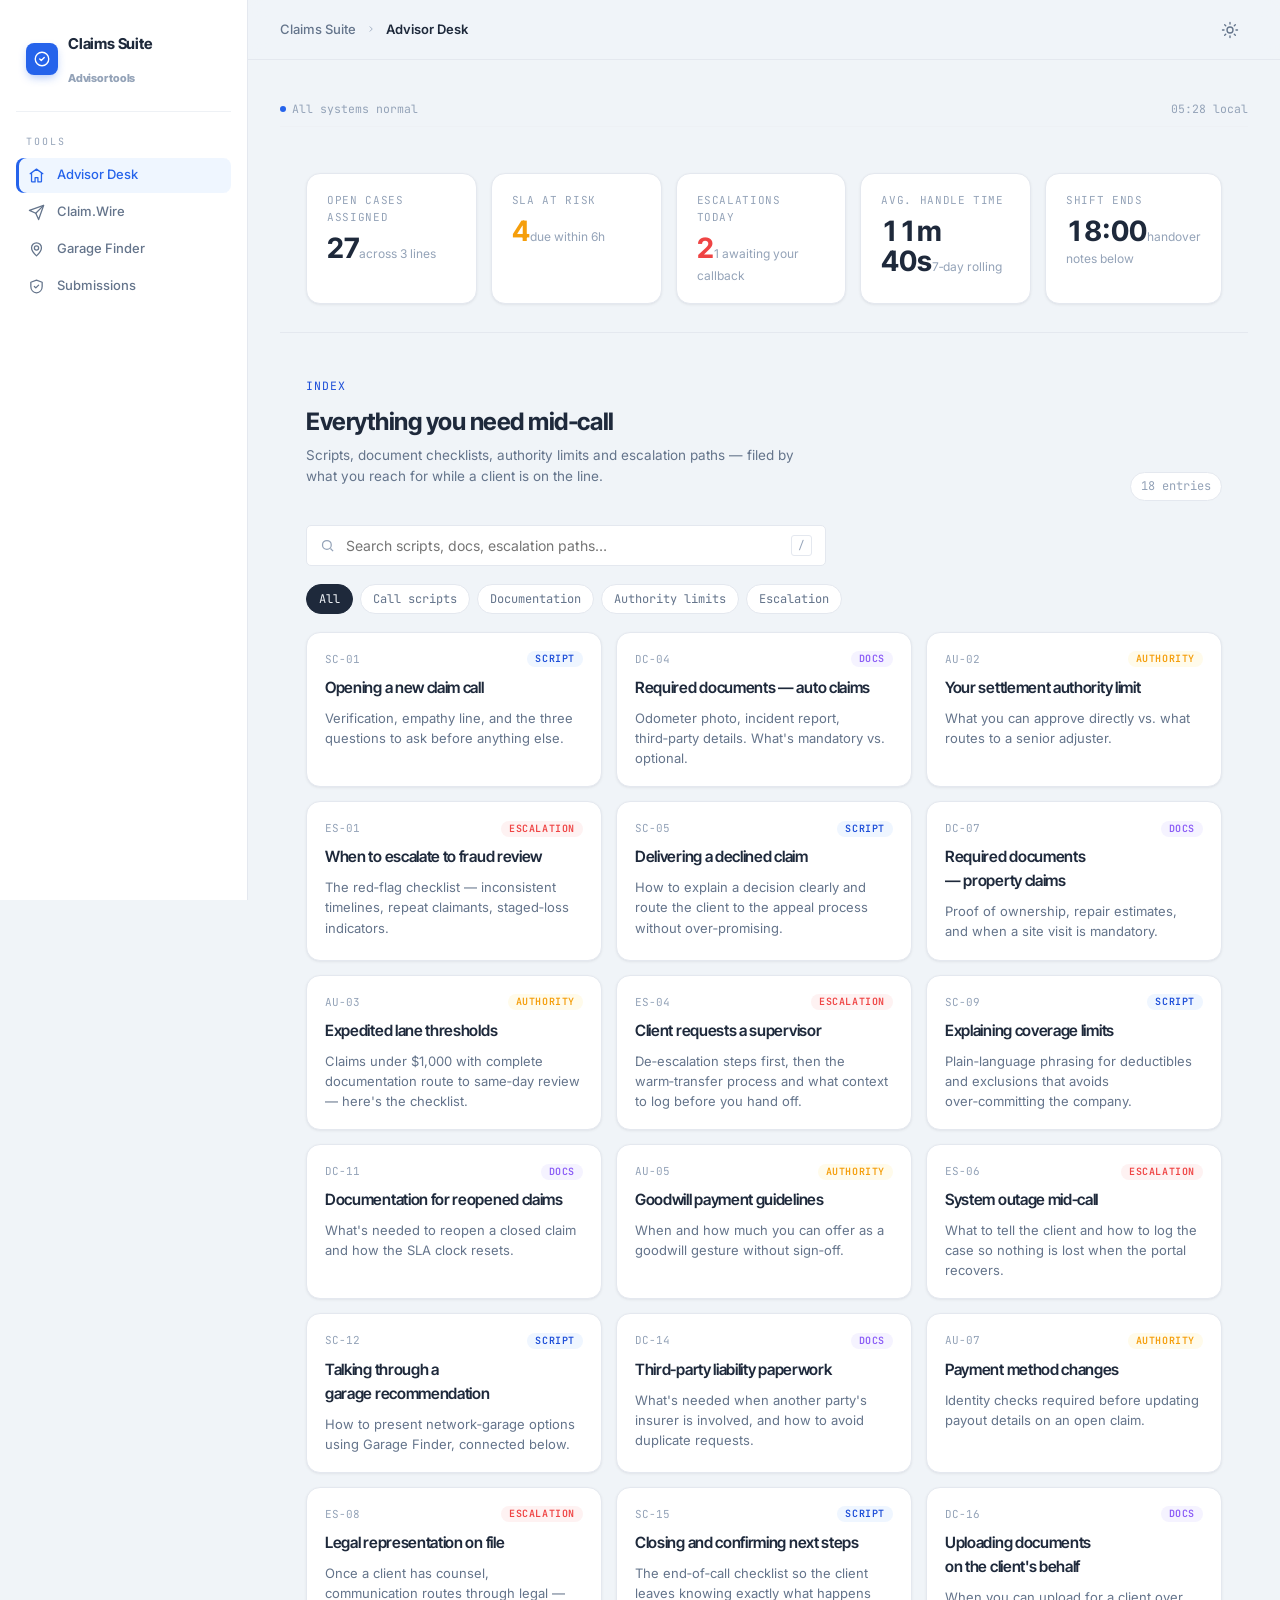
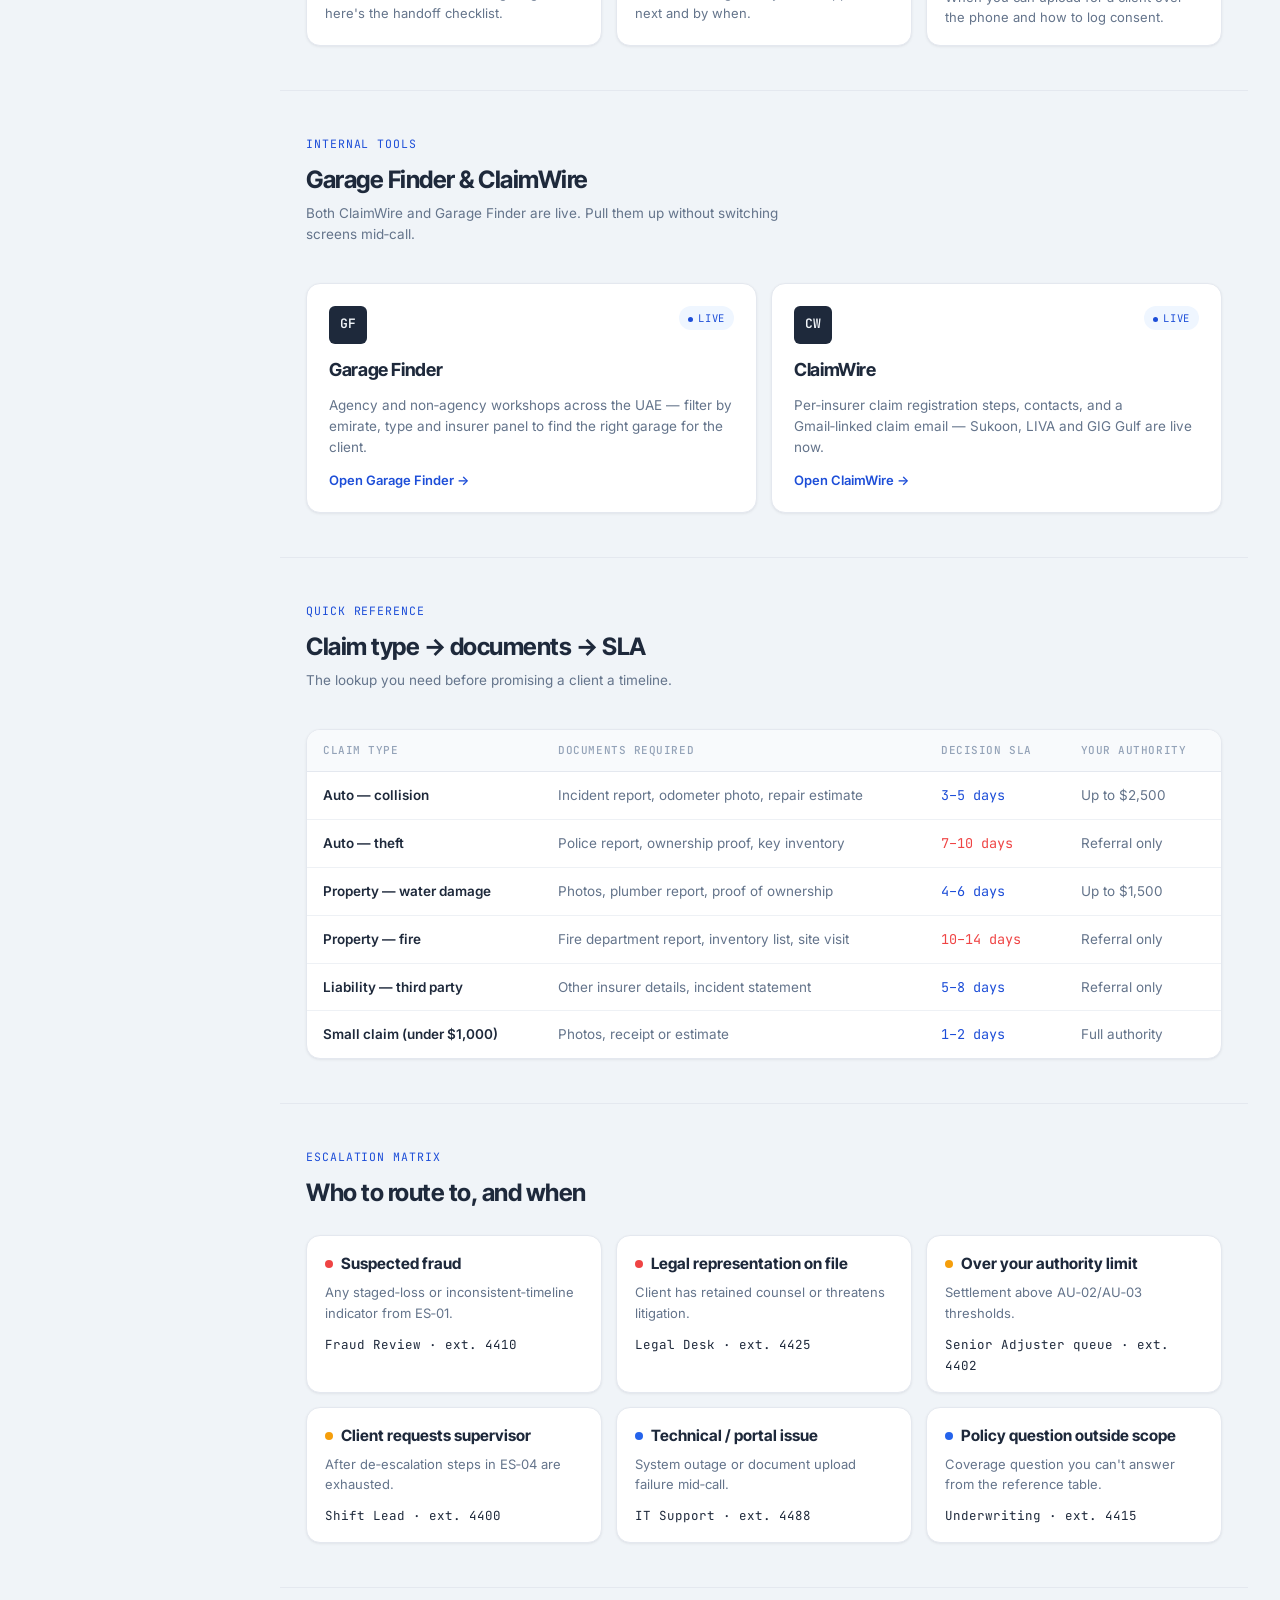
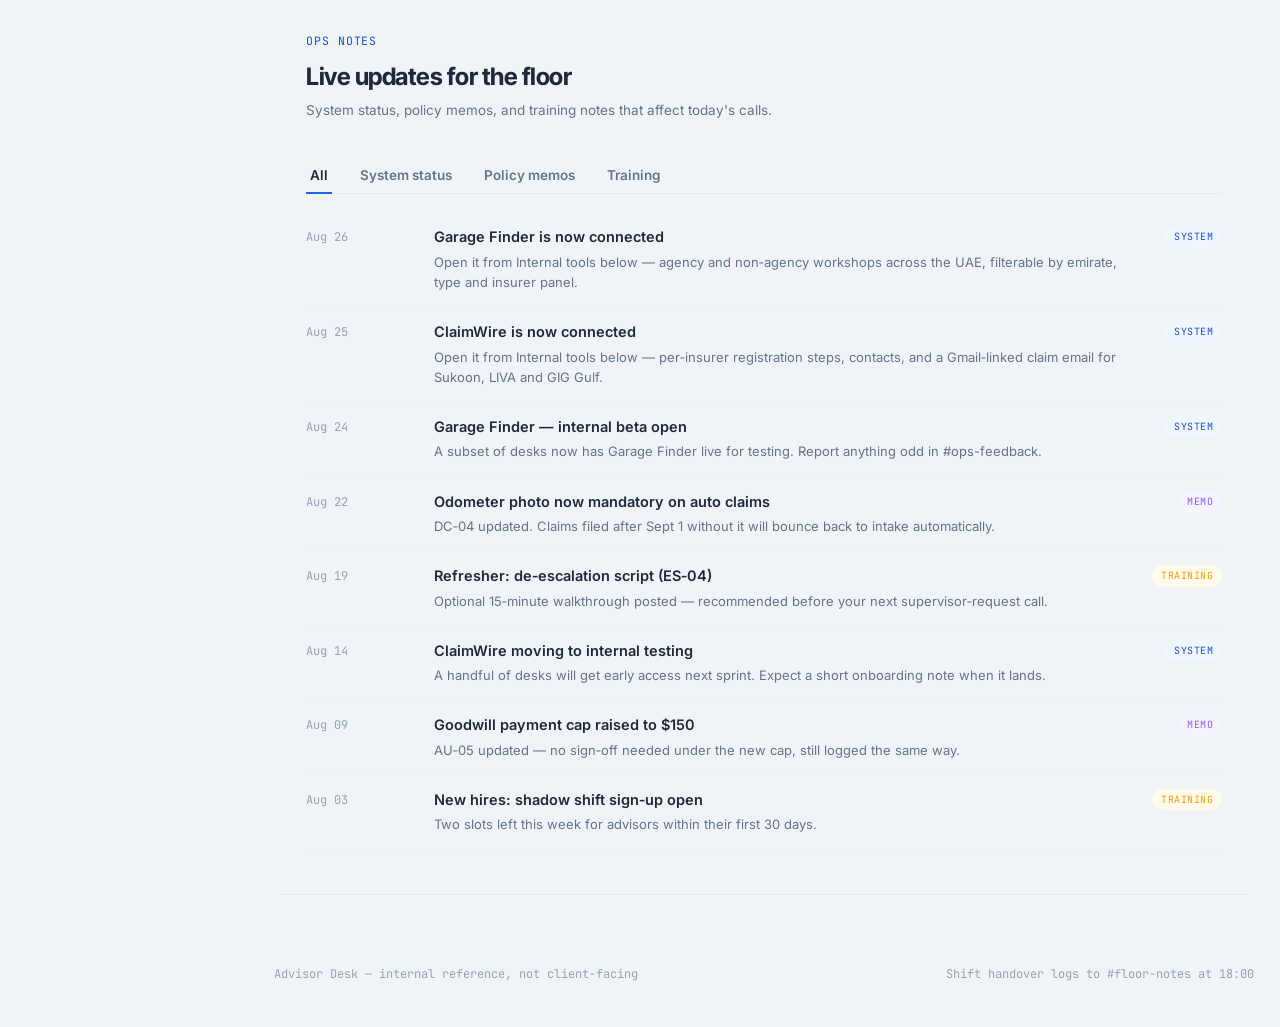
==== commit dc125e51: "Redesign the site with an Adminator-style dashboard shell Add a shared sidebar+topbar app shell and " ====
--- a/index.html
+++ b/index.html
@@ -6,37 +6,21 @@
 <meta name="description" content="Advisor Desk — scripts, docs, authority limits, escalation paths, and links to Garage Finder and Claim.Wire.">
 <link rel="icon" href="logo.svg?v=1">
 <title>Advisor Desk</title>
-<link rel="preconnect" href="https://fonts.googleapis.com">
-<link rel="preconnect" href="https://fonts.gstatic.com" crossorigin>
-<link href="https://fonts.googleapis.com/css2?family=Barlow+Semi+Condensed:wght@500;600;700;800&family=Public+Sans:ital,wght@0,400;0,500;0,600;1,400&family=IBM+Plex+Mono:wght@400;500;600&display=swap" rel="stylesheet">
-
+<script>try{var t=localStorage.getItem('claims-suite-theme');if(t)document.documentElement.setAttribute('data-theme',t);}catch(e){}</script>
+<link rel="stylesheet" href="css/theme-adminator.css">
 <link rel="stylesheet" href="css/advisor-desk.css">
 </head>
-<body>
+<body data-active="advisor-desk" data-crumbs="Claims Suite | Advisor Desk">
 
-<header class="site">
-  <div class="wrap topline">
+<div class="shell">
+<div data-shell-sidebar></div>
+<div class="main">
+<div data-shell-topbar></div>
+<main class="content">
+  <div class="wrap topline" style="margin-bottom:18px;">
     <span class="status-dot">All systems normal</span>
     <span id="clock">—</span>
   </div>
-  <div class="wrap nav">
-    <div class="brand">Advisor<span>Desk</span></div>
-    <div class="search-box">
-      <svg width="15" height="15" viewBox="0 0 24 24" fill="none" stroke="currentColor" stroke-width="2"><circle cx="11" cy="11" r="7"/><path d="m21 21-4.3-4.3"/></svg>
-      <input id="indexSearch" type="text" placeholder="Search scripts, docs, escalation paths…" aria-label="Search advisor index">
-      <span class="kbd">/</span>
-    </div>
-    <nav class="links">
-      <a href="#index">Index</a>
-      <a href="#tools">Tools</a>
-      <a href="#reference">Reference</a>
-      <a href="#escalation">Escalation</a>
-      <a href="#updates">Ops notes</a>
-    </nav>
-  </div>
-</header>
-
-<main>
   <section class="shiftboard">
     <div class="wrap">
       <div class="board-grid">
@@ -58,6 +42,11 @@
           <p>Scripts, document checklists, authority limits and escalation paths — filed by what you reach for while a client is on the line.</p>
         </div>
         <span class="count-pill" id="resultCount">18 entries</span>
+      </div>
+      <div class="search-box">
+        <svg width="15" height="15" viewBox="0 0 24 24" fill="none" stroke="currentColor" stroke-width="2"><circle cx="11" cy="11" r="7"/><path d="m21 21-4.3-4.3"/></svg>
+        <input id="indexSearch" type="text" placeholder="Search scripts, docs, escalation paths…" aria-label="Search advisor index">
+        <span class="kbd">/</span>
       </div>
       <div class="idx-filters" id="idxFilters">
         <button class="chip active" data-filter="all">All</button>
@@ -197,7 +186,10 @@
     <span>Shift handover logs to #floor-notes at 18:00</span>
   </div>
 </footer>
+</div>
+</div>
 
+<script src="js/shell.js"></script>
 <script src="advisor-desk.js"></script>
 </body>
 </html>
--- a/css/theme-adminator.css
+++ b/css/theme-adminator.css
@@ -0,0 +1,169 @@
+/* Shared Adminator-style theme + app shell — used by index.html, claimwire.html,
+   admin.html, and garage-finder's "Adminator" design. Loaded after each page's
+   own stylesheet's tokens are aliased onto these. */
+
+@import url('https://fonts.googleapis.com/css2?family=Inter:wght@400;500;600;700&family=Inter+Tight:wght@500;600;700&family=JetBrains+Mono:wght@400;500&display=swap');
+
+:root{
+  --bg-body:#f0f4f8; --bg-card:#fff; --bg-sidebar:#fff; --bg-hover:#f8fafc; --bg-muted:#f1f5f9;
+  --t-base:#1e293b; --t-muted:#64748b; --t-light:#94a3b8; --t-inverse:#fff;
+  --border:#e4e8ef; --border-soft:#eef1f5;
+  --primary:#2563eb; --primary-light:#3b82f6; --primary-dark:#1d4ed8; --primary-soft:#eff6ff; --primary-ring:rgba(37,99,235,.18);
+  --success:#10b981; --success-soft:#ecfdf5;
+  --warning:#f59e0b; --warning-soft:#fffbeb;
+  --danger:#ef4444; --danger-soft:#fef2f2;
+  --info:#0ea5e9; --info-soft:#f0f9ff;
+  --purple:#8b5cf6; --purple-soft:#f5f3ff;
+  --pink:#ec4899; --pink-soft:#fdf2f8;
+  --teal:#14b8a6; --teal-soft:#f0fdfa;
+  --orange:#f97316; --orange-soft:#fff7ed;
+  --shadow-sm:0 1px 2px 0 rgba(15,23,42,.04);
+  --shadow-card:0 1px 3px 0 rgba(15,23,42,.06),0 1px 2px -1px rgba(15,23,42,.04);
+  --shadow-lg:0 10px 15px -3px rgba(15,23,42,.08),0 4px 6px -4px rgba(15,23,42,.05);
+  --overlay:rgba(240,244,248,.72);
+}
+@media (prefers-color-scheme: dark){
+  :root:not([data-theme="light"]){
+    --bg-body:#0b1120; --bg-card:#141b2d; --bg-sidebar:#141b2d; --bg-hover:#1c2438; --bg-muted:#1a2237;
+    --t-base:#f1f5f9; --t-muted:#94a3b8; --t-light:#64748b; --t-inverse:#0b1120;
+    --border:#222c42; --border-soft:#1a2237;
+    --primary:#60a5fa; --primary-light:#93c5fd; --primary-dark:#3b82f6; --primary-soft:#0f2847; --primary-ring:rgba(96,165,250,.24);
+    --success:#34d399; --success-soft:#0f2a20;
+    --warning:#fbbf24; --warning-soft:#2b1f08;
+    --danger:#f87171; --danger-soft:#2b1414;
+    --info:#38bdf8; --info-soft:#0d2232;
+    --purple:#a78bfa; --purple-soft:#1e1a2c;
+    --pink:#f472b6; --pink-soft:#2a1424;
+    --teal:#2dd4bf; --teal-soft:#0e2826;
+    --orange:#fb923c; --orange-soft:#2a1810;
+    --shadow-sm:0 1px 2px 0 rgba(0,0,0,.4);
+    --shadow-card:0 1px 3px 0 rgba(0,0,0,.3),0 1px 2px -1px rgba(0,0,0,.25);
+    --shadow-lg:0 10px 15px -3px rgba(0,0,0,.5),0 4px 6px -4px rgba(0,0,0,.4);
+    --overlay:rgba(11,17,32,.72);
+  }
+}
+:root[data-theme="dark"]{
+  --bg-body:#0b1120; --bg-card:#141b2d; --bg-sidebar:#141b2d; --bg-hover:#1c2438; --bg-muted:#1a2237;
+  --t-base:#f1f5f9; --t-muted:#94a3b8; --t-light:#64748b; --t-inverse:#0b1120;
+  --border:#222c42; --border-soft:#1a2237;
+  --primary:#60a5fa; --primary-light:#93c5fd; --primary-dark:#3b82f6; --primary-soft:#0f2847; --primary-ring:rgba(96,165,250,.24);
+  --success:#34d399; --success-soft:#0f2a20;
+  --warning:#fbbf24; --warning-soft:#2b1f08;
+  --danger:#f87171; --danger-soft:#2b1414;
+  --info:#38bdf8; --info-soft:#0d2232;
+  --purple:#a78bfa; --purple-soft:#1e1a2c;
+  --pink:#f472b6; --pink-soft:#2a1424;
+  --teal:#2dd4bf; --teal-soft:#0e2826;
+  --orange:#fb923c; --orange-soft:#2a1810;
+  --shadow-sm:0 1px 2px 0 rgba(0,0,0,.4);
+  --shadow-card:0 1px 3px 0 rgba(0,0,0,.3),0 1px 2px -1px rgba(0,0,0,.25);
+  --shadow-lg:0 10px 15px -3px rgba(0,0,0,.5),0 4px 6px -4px rgba(0,0,0,.4);
+  --overlay:rgba(11,17,32,.72);
+}
+
+/* ---------- base ---------- */
+.shell, .shell *{ box-sizing:border-box; }
+.shell{ display:grid; grid-template-columns:248px 1fr; min-height:100vh; background:var(--bg-body); color:var(--t-base);
+  font-family:Inter,system-ui,Segoe UI,Ubuntu,Cantarell,Noto Sans,-apple-system,Roboto,sans-serif;
+  font-size:14px; line-height:1.55; -webkit-font-smoothing:antialiased; }
+.shell .eyebrow{ color:var(--t-light); font-family:'JetBrains Mono',monospace; font-size:10px; font-weight:500; letter-spacing:.18em; text-transform:uppercase; }
+.shell h1, .shell h2, .shell h3{ font-family:'Inter Tight',Inter,sans-serif; letter-spacing:-.02em; margin:0; }
+
+/* ---------- sidebar ---------- */
+.d-sidebar{ background:var(--bg-sidebar); border-right:1px solid var(--border); display:flex; flex-direction:column;
+  gap:22px; height:100vh; overflow-y:auto; padding:22px 16px 18px; position:sticky; top:0; }
+.d-sidebar::-webkit-scrollbar{ width:4px; }
+.d-sidebar .brand{ align-items:center; border-bottom:1px solid var(--border-soft); display:flex; gap:10px; padding:4px 10px 20px; text-decoration:none; color:inherit; }
+.d-sidebar .brand-logo{ background:var(--primary); border-radius:8px; box-shadow:0 4px 10px -2px rgba(37,99,235,.4);
+  display:grid; place-items:center; height:32px; width:32px; flex-shrink:0; color:#fff; }
+.d-sidebar .brand-logo svg{ width:18px; height:18px; }
+.d-sidebar .brand-name{ font-family:'Inter Tight',Inter,sans-serif; font-weight:700; font-size:15px; color:var(--t-base); }
+.d-sidebar .brand-sub{ color:var(--t-light); font-size:11px; }
+.nav-section{ display:flex; flex-direction:column; gap:2px; }
+.nav-label{ color:var(--t-light); font-family:'JetBrains Mono',monospace; font-size:10px; letter-spacing:.2em; padding:0 10px 6px; text-transform:uppercase; }
+.nav-link{ align-items:center; border-radius:8px; color:var(--t-muted); display:flex; font-size:13px; font-weight:500;
+  gap:12px; line-height:1.2; padding:9px 12px; text-decoration:none; transition:background-color .18s ease,color .18s ease,box-shadow .18s ease; }
+.nav-link svg{ width:17px; height:17px; flex-shrink:0; fill:none; stroke:currentColor; stroke-width:1.8; stroke-linecap:round; stroke-linejoin:round; }
+.nav-link:hover{ background:var(--bg-hover); color:var(--t-base); }
+.nav-link.is-active{ background:var(--primary-soft); box-shadow:inset 3px 0 0 var(--primary); color:var(--primary); }
+.nav-badge{ margin-left:auto; border-radius:999px; font-family:'JetBrains Mono',monospace; font-size:10px; font-weight:600; padding:2px 7px; background:var(--primary-soft); color:var(--primary); }
+
+/* ---------- topbar ---------- */
+.main{ display:flex; flex-direction:column; min-width:0; }
+.d-topbar{ align-items:center; backdrop-filter:saturate(140%) blur(10px); -webkit-backdrop-filter:saturate(140%) blur(10px);
+  background:var(--overlay); border-bottom:1px solid var(--border); display:flex; height:60px; justify-content:space-between;
+  padding:0 32px; position:sticky; top:0; z-index:10; }
+.crumbs{ align-items:center; color:var(--t-muted); display:flex; font-size:13px; font-weight:500; gap:10px; }
+.crumbs .current{ color:var(--t-base); font-weight:600; }
+.crumbs .sep{ color:var(--t-light); width:10px; height:10px; }
+.hamburger{ align-items:center; background:none; border:none; border-radius:8px; color:var(--t-base); cursor:pointer;
+  display:none; height:36px; justify-content:center; margin-right:4px; padding:0; transition:background .16s; width:36px; }
+.hamburger svg{ width:20px; height:20px; stroke:currentColor; stroke-width:2; fill:none; }
+.topbar-actions{ align-items:center; display:flex; gap:6px; }
+.icon-btn{ align-items:center; background:none; border:none; border-radius:8px; color:var(--t-muted); cursor:pointer;
+  display:grid; height:36px; place-items:center; position:relative; transition:background .18s,color .18s; width:36px; }
+.icon-btn:hover{ background:var(--bg-hover); color:var(--t-base); }
+.icon-btn svg{ width:18px; height:18px; stroke:currentColor; stroke-width:1.8; fill:none; }
+
+/* ---------- content ---------- */
+.content{ padding:32px 32px 40px; width:100%; max-width:1240px; }
+.grid{ display:grid; gap:20px; grid-template-columns:repeat(12,1fr); }
+.grid>*{ min-width:0; }
+.col-12{ grid-column:span 12; }
+.col-6{ grid-column:span 6; }
+.col-4{ grid-column:span 4; }
+.col-3{ grid-column:span 3; }
+@media (max-width:900px){ .col-6,.col-4,.col-3{ grid-column:span 12; } }
+
+/* ---------- cards / kpis ---------- */
+.card, .kpi-card{ background:var(--bg-card); border:1px solid var(--border); border-radius:14px; box-shadow:var(--shadow-card); }
+.card{ display:flex; flex-direction:column; min-width:0; padding:22px; }
+.card-head{ align-items:flex-end; border-bottom:1px solid var(--border-soft); display:flex; gap:16px; justify-content:space-between; margin-bottom:20px; padding:0 0 16px; }
+.card-title{ font-size:16px; font-weight:700; color:var(--t-base); }
+.card-action{ color:var(--primary); font-size:12.5px; font-weight:600; text-decoration:none; white-space:nowrap; }
+.kpi-card{ display:flex; flex-direction:column; gap:14px; padding:22px 22px 20px; }
+.kpi-top{ display:flex; align-items:center; justify-content:space-between; gap:12px; }
+.kpi-icon{ border-radius:9px; display:grid; flex-shrink:0; height:32px; place-items:center; width:32px; }
+.kpi-icon svg{ width:16px; height:16px; stroke:currentColor; fill:none; stroke-width:1.8; }
+.kpi-icon.success{ background:var(--success-soft); color:var(--success); }
+.kpi-icon.danger{ background:var(--danger-soft); color:var(--danger); }
+.kpi-icon.primary{ background:var(--primary-soft); color:var(--primary); }
+.kpi-icon.purple{ background:var(--purple-soft); color:var(--purple); }
+.kpi-icon.warning{ background:var(--warning-soft); color:var(--warning); }
+.kpi-label{ color:var(--t-muted); font-size:12.5px; font-weight:500; }
+.kpi-value{ color:var(--t-base); font-family:'Inter Tight',Inter,sans-serif; font-size:34px; font-weight:700; letter-spacing:-.03em; line-height:1; }
+.kpi-pill{ align-items:center; border-radius:999px; display:inline-flex; flex-shrink:0; font-family:'JetBrains Mono',monospace; font-size:10.5px; font-weight:500; gap:4px; letter-spacing:.02em; padding:4px 9px; }
+.kpi-pill svg{ width:11px; height:11px; stroke:currentColor; fill:none; stroke-width:2.5; }
+.kpi-pill.up{ background:var(--success-soft); color:var(--success); }
+.kpi-pill.down{ background:var(--danger-soft); color:var(--danger); }
+.kpi-pill.flat, .kpi-pill.info{ background:var(--info-soft); color:var(--info); }
+
+/* ---------- tags / badges ---------- */
+.tag{ align-items:center; border-radius:999px; display:inline-flex; font-size:10.5px; font-weight:600; letter-spacing:.02em; line-height:1; padding:3px 9px; }
+.tag.t-new{ background:var(--purple-soft); color:var(--purple); }
+.tag.t-used{ background:var(--orange-soft); color:var(--orange); }
+.tag.t-unavail{ background:var(--danger-soft); color:var(--danger); }
+.tag.t-old{ background:var(--bg-muted); color:var(--t-muted); }
+
+/* ---------- table ---------- */
+.table{ border-collapse:collapse; width:100%; }
+.table thead th{ border-bottom:1px solid var(--border); color:var(--t-light); font-family:'JetBrains Mono',monospace; font-size:10px; font-weight:500; letter-spacing:.14em; padding:10px 0 12px; text-align:left; text-transform:uppercase; }
+.table tbody td{ border-bottom:1px solid var(--border-soft); padding:12px 0; font-size:13.5px; color:var(--t-base); }
+.table tbody tr:last-child td{ border-bottom:none; }
+
+/* ---------- buttons ---------- */
+.btn{ align-items:center; border:1px solid transparent; border-radius:8px; cursor:pointer; display:inline-flex; font-size:13px; font-weight:600; gap:8px; padding:9px 14px; transition:all .18s ease; white-space:nowrap; font-family:inherit; }
+.btn svg{ width:15px; height:15px; stroke:currentColor; fill:none; stroke-width:2; }
+.btn--primary{ background:var(--primary); box-shadow:0 1px 2px var(--primary-ring); color:#fff; }
+.btn--primary:hover{ background:var(--primary-dark); }
+.btn--ghost{ background:var(--bg-card); border-color:var(--border); color:var(--t-base); }
+.btn--ghost:hover{ background:var(--bg-hover); }
+
+/* ---------- mobile drawer ---------- */
+@media (max-width:900px){
+  .shell{ grid-template-columns:1fr; }
+  .d-sidebar{ position:fixed; left:0; top:0; width:248px; z-index:40; transform:translateX(-100%); transition:transform .22s ease; box-shadow:var(--shadow-lg); }
+  .shell.is-drawer-open .d-sidebar{ transform:translateX(0); }
+  .hamburger{ display:flex; }
+  .content{ padding:20px 18px 32px; }
+}
--- a/css/advisor-desk.css
+++ b/css/advisor-desk.css
@@ -1,102 +1,61 @@
   :root{
-    --paper:#E7ECEB;
-    --surface:#F5F8F7;
-    --surface-2:#FFFFFF;
-    --ink:#17222B;
-    --ink-soft:#556067;
-    --ink-faint:#7E8A8F;
-    --line:#C6D0CE;
-    --line-soft:#D9E1DF;
-    --cyan:#0E7C86;
-    --cyan-ink:#0A5A61;
-    --cyan-soft:#D3E9E7;
-    --amber:#B8710F;
-    --amber-soft:#F1DFC0;
-    --violet:#5B4B8A;
-    --violet-soft:#E3DEF1;
-    --red:#A83A2E;
-    --red-soft:#F0D9D3;
-    --focus:#17222B;
-  }
-  @media (prefers-color-scheme: dark){
-    :root:not([data-theme="light"]){
-      --paper:#121A1F;
-      --surface:#182228;
-      --surface-2:#1E2930;
-      --ink:#E6ECEA;
-      --ink-soft:#9DACAF;
-      --ink-faint:#748386;
-      --line:#31403F;
-      --line-soft:#263230;
-      --cyan:#3FB3AE;
-      --cyan-ink:#8FD4CE;
-      --cyan-soft:#1B3532;
-      --amber:#DDA24F;
-      --amber-soft:#392B14;
-      --violet:#9C8CD6;
-      --violet-soft:#2A2440;
-      --red:#DB8071;
-      --red-soft:#3A231F;
-      --focus:#E6ECEA;
-    }
-  }
-  :root[data-theme="dark"]{
-    --paper:#121A1F;
-    --surface:#182228;
-    --surface-2:#1E2930;
-    --ink:#E6ECEA;
-    --ink-soft:#9DACAF;
-    --ink-faint:#748386;
-    --line:#31403F;
-    --line-soft:#263230;
-    --cyan:#3FB3AE;
-    --cyan-ink:#8FD4CE;
-    --cyan-soft:#1B3532;
-    --amber:#DDA24F;
-    --amber-soft:#392B14;
-    --violet:#9C8CD6;
-    --violet-soft:#2A2440;
-    --red:#DB8071;
-    --red-soft:#3A231F;
-    --focus:#E6ECEA;
+    /* Aliased onto the shared Adminator tokens in css/theme-adminator.css — see that
+       file for the actual light/dark values; this keeps every rule below unchanged. */
+    --paper:var(--bg-body);
+    --surface:var(--bg-hover);
+    --surface-2:var(--bg-card);
+    --ink:var(--t-base);
+    --ink-soft:var(--t-muted);
+    --ink-faint:var(--t-light);
+    --line:var(--border);
+    --line-soft:var(--border-soft);
+    --cyan:var(--primary);
+    --cyan-ink:var(--primary-dark);
+    --cyan-soft:var(--primary-soft);
+    --amber:var(--warning);
+    --amber-soft:var(--warning-soft);
+    --violet:var(--purple);
+    --violet-soft:var(--purple-soft);
+    --red:var(--danger);
+    --red-soft:var(--danger-soft);
+    --focus:var(--primary);
   }
 
   *{box-sizing:border-box;}
   body{
     margin:0;background:var(--paper);color:var(--ink);
-    font-family:"Public Sans", ui-sans-serif, system-ui, sans-serif;
-    font-size:15.5px;line-height:1.5;-webkit-font-smoothing:antialiased;
+    font-family:Inter, ui-sans-serif, system-ui, sans-serif;
+    font-size:15px;line-height:1.55;-webkit-font-smoothing:antialiased;
   }
   a{color:inherit;}
-  .mono{font-family:"IBM Plex Mono", ui-monospace, monospace; font-variant-numeric:tabular-nums;}
-  h1,h2,h3{font-family:"Barlow Semi Condensed", ui-sans-serif, sans-serif;text-wrap:balance;margin:0;letter-spacing:-0.005em;}
+  .mono{font-family:"JetBrains Mono", ui-monospace, monospace; font-variant-numeric:tabular-nums;}
+  h1,h2,h3{font-family:"Inter Tight", ui-sans-serif, sans-serif;text-wrap:balance;margin:0;letter-spacing:-0.005em;}
   .wrap{max-width:1220px;margin:0 auto;padding:0 26px;}
   @media (max-width:640px){.wrap{padding:0 16px;}}
   :focus-visible{outline:2px solid var(--focus);outline-offset:2px;}
   button,input{font-family:inherit;}
 
-  /* ---------- header ---------- */
-  header.site{position:sticky;top:0;z-index:40;background:var(--paper);border-bottom:1px solid var(--line);}
+  /* ---------- status strip ---------- */
   .topline{
     display:flex;align-items:center;justify-content:space-between;
-    padding:8px 0;font-family:"IBM Plex Mono";font-size:11.5px;color:var(--ink-faint);
+    padding:8px 0;font-family:"JetBrains Mono";font-size:11.5px;color:var(--ink-faint);
     border-bottom:1px solid var(--line-soft);
   }
   .topline .status-dot{display:inline-flex;align-items:center;gap:6px;}
   .topline .status-dot::before{content:"";width:6px;height:6px;border-radius:50%;background:var(--cyan);}
   .nav{display:flex;align-items:center;gap:22px;padding:14px 0;}
-  .brand{font-family:"Barlow Semi Condensed";font-weight:800;font-size:21px;letter-spacing:-0.01em;flex:0 0 auto;}
+  .brand{font-family:"Inter Tight";font-weight:800;font-size:21px;letter-spacing:-0.01em;flex:0 0 auto;}
   .brand span{color:var(--cyan-ink);}
   .search-box{
     flex:1 1 auto;display:flex;align-items:center;gap:9px;
     background:var(--surface-2);border:1px solid var(--line);border-radius:5px;
-    padding:9px 13px;max-width:520px;
+    padding:9px 13px;max-width:520px;margin-bottom:18px;
   }
   .search-box svg{flex:0 0 auto;color:var(--ink-faint);}
   .search-box input{
     border:none;background:none;outline:none;width:100%;font-size:14px;color:var(--ink);
   }
-  .search-box .kbd{font-family:"IBM Plex Mono";font-size:11px;color:var(--ink-faint);border:1px solid var(--line);border-radius:3px;padding:1px 6px;flex:0 0 auto;}
+  .search-box .kbd{font-family:"JetBrains Mono";font-size:11px;color:var(--ink-faint);border:1px solid var(--line);border-radius:3px;padding:1px 6px;flex:0 0 auto;}
   nav.links{display:flex;gap:20px;font-size:13.5px;font-weight:600;flex:0 0 auto;}
   nav.links a{text-decoration:none;color:var(--ink-soft);}
   nav.links a:hover{color:var(--ink);}
@@ -105,12 +64,12 @@
 
   /* ---------- shift board ---------- */
   .shiftboard{padding:28px 0;border-bottom:1px solid var(--line);}
-  .board-grid{display:grid;grid-template-columns:repeat(5,1fr);gap:1px;background:var(--line);border:1px solid var(--line);border-radius:6px;overflow:hidden;}
+  .board-grid{display:grid;grid-template-columns:repeat(5,1fr);gap:14px;}
   @media (max-width:900px){.board-grid{grid-template-columns:repeat(2,1fr);}}
   @media (max-width:460px){.board-grid{grid-template-columns:1fr;}}
-  .board-cell{background:var(--surface-2);padding:16px 18px;}
-  .board-cell .k{font-family:"IBM Plex Mono";font-size:11px;text-transform:uppercase;letter-spacing:0.06em;color:var(--ink-faint);margin-bottom:8px;display:block;}
-  .board-cell .v{font-family:"Barlow Semi Condensed";font-weight:700;font-size:28px;line-height:1;}
+  .board-cell{background:var(--surface-2);border:1px solid var(--line);border-radius:14px;box-shadow:var(--shadow-card);padding:18px 20px;}
+  .board-cell .k{font-family:"JetBrains Mono";font-size:11px;text-transform:uppercase;letter-spacing:0.06em;color:var(--ink-faint);margin-bottom:8px;display:block;}
+  .board-cell .v{font-family:"Inter Tight";font-weight:700;font-size:28px;line-height:1;}
   .board-cell .v.flag{color:var(--red);}
   .board-cell .v.warn{color:var(--amber);}
   .board-cell .d{font-size:12px;color:var(--ink-faint);margin-top:6px;}
@@ -120,27 +79,28 @@
   .section-head{display:flex;justify-content:space-between;align-items:flex-end;gap:20px;margin-bottom:24px;flex-wrap:wrap;}
   .section-head h2{font-size:24px;font-weight:700;}
   .section-head p{color:var(--ink-soft);font-size:13.5px;max-width:56ch;margin-top:5px;}
-  .kicker{font-family:"IBM Plex Mono";font-size:11.5px;text-transform:uppercase;letter-spacing:0.08em;color:var(--cyan-ink);margin-bottom:8px;display:block;}
-  .count-pill{font-family:"IBM Plex Mono";font-size:12px;color:var(--ink-faint);background:var(--surface-2);border:1px solid var(--line);padding:4px 10px;border-radius:20px;}
+  .kicker{font-family:"JetBrains Mono";font-size:11.5px;text-transform:uppercase;letter-spacing:0.08em;color:var(--cyan-ink);margin-bottom:8px;display:block;}
+  .count-pill{font-family:"JetBrains Mono";font-size:12px;color:var(--ink-faint);background:var(--surface-2);border:1px solid var(--line);padding:4px 10px;border-radius:20px;}
 
   /* ---------- index grid ---------- */
   .idx-filters{display:flex;gap:7px;flex-wrap:wrap;margin-bottom:18px;}
-  .chip{font-family:"IBM Plex Mono";font-size:12px;padding:6px 12px;border-radius:20px;border:1px solid var(--line);background:var(--surface-2);cursor:pointer;color:var(--ink-soft);transition:all .15s;}
+  .chip{font-family:"JetBrains Mono";font-size:12px;padding:6px 12px;border-radius:20px;border:1px solid var(--line);background:var(--surface-2);cursor:pointer;color:var(--ink-soft);transition:all .15s;}
   .chip:hover{border-color:var(--ink-soft);}
   .chip.active{background:var(--ink);color:var(--paper);border-color:var(--ink);}
-  .idx-grid{display:grid;grid-template-columns:repeat(3,1fr);gap:1px;background:var(--line);border:1px solid var(--line);border-radius:6px;overflow:hidden;}
+  .idx-grid{display:grid;grid-template-columns:repeat(3,1fr);gap:14px;}
   @media (max-width:900px){.idx-grid{grid-template-columns:repeat(2,1fr);}}
   @media (max-width:600px){.idx-grid{grid-template-columns:1fr;}}
   .idx-card{
-    background:var(--surface-2);padding:18px;text-decoration:none;color:var(--ink);
-    display:flex;flex-direction:column;gap:8px;transition:background .15s;
+    background:var(--surface-2);border:1px solid var(--line);border-radius:14px;box-shadow:var(--shadow-card);
+    padding:18px;text-decoration:none;color:var(--ink);
+    display:flex;flex-direction:column;gap:8px;transition:transform .18s ease,box-shadow .18s ease,border-color .18s ease;
   }
-  .idx-card:hover{background:var(--surface);}
+  .idx-card:hover{transform:translateY(-2px);box-shadow:var(--shadow-lg);border-color:var(--cyan);}
   .idx-card .row1{display:flex;justify-content:space-between;align-items:center;gap:8px;}
-  .idx-card .code{font-family:"IBM Plex Mono";font-size:11px;color:var(--ink-faint);}
+  .idx-card .code{font-family:"JetBrains Mono";font-size:11px;color:var(--ink-faint);}
   .idx-card h3{font-size:15.5px;font-weight:600;}
   .idx-card p{font-size:13px;color:var(--ink-soft);margin:0;}
-  .idx-card .tag{font-family:"IBM Plex Mono";font-size:10px;text-transform:uppercase;letter-spacing:0.06em;padding:3px 8px;border-radius:20px;white-space:nowrap;}
+  .idx-card .tag{font-family:"JetBrains Mono";font-size:10px;text-transform:uppercase;letter-spacing:0.06em;padding:3px 8px;border-radius:20px;white-space:nowrap;}
   .tag.scripts{background:var(--cyan-soft);color:var(--cyan-ink);}
   .tag.docs{background:var(--violet-soft);color:var(--violet);}
   .tag.escalation{background:var(--red-soft);color:var(--red);}
@@ -149,33 +109,33 @@
   .no-results.shown{display:block;}
 
   /* ---------- internal tools ---------- */
-  .tools{display:grid;grid-template-columns:1fr 1fr;gap:1px;background:var(--line);border:1px solid var(--line);border-radius:6px;overflow:hidden;}
+  .tools{display:grid;grid-template-columns:1fr 1fr;gap:14px;}
   @media (max-width:760px){.tools{grid-template-columns:1fr;}}
-  .tool-card{background:var(--surface-2);padding:22px;display:flex;flex-direction:column;gap:12px;
-    text-decoration:none;color:inherit;transition:background .15s;}
+  .tool-card{background:var(--surface-2);border:1px solid var(--line);border-radius:14px;box-shadow:var(--shadow-card);padding:22px;display:flex;flex-direction:column;gap:12px;
+    text-decoration:none;color:inherit;transition:transform .18s ease,box-shadow .18s ease,border-color .18s ease;}
   .tool-card:not(.disabled){cursor:pointer;}
-  .tool-card:not(.disabled):hover{background:var(--surface);}
+  .tool-card:not(.disabled):hover{transform:translateY(-2px);box-shadow:var(--shadow-lg);border-color:var(--cyan);}
   .tool-top{display:flex;justify-content:space-between;align-items:flex-start;gap:12px;}
-  .tool-icon{width:38px;height:38px;border-radius:6px;background:var(--ink);color:var(--paper);display:flex;align-items:center;justify-content:center;font-family:"IBM Plex Mono";font-weight:600;font-size:13px;flex:0 0 auto;}
+  .tool-icon{width:38px;height:38px;border-radius:6px;background:var(--ink);color:var(--paper);display:flex;align-items:center;justify-content:center;font-family:"JetBrains Mono";font-weight:600;font-size:13px;flex:0 0 auto;}
   .tool-card h3{font-size:18px;font-weight:700;}
   .tool-card p{font-size:13.5px;color:var(--ink-soft);margin:0;}
-  .wire-badge{font-family:"IBM Plex Mono";font-size:10.5px;text-transform:uppercase;letter-spacing:0.06em;padding:4px 9px;border-radius:20px;background:var(--amber-soft);color:var(--amber);white-space:nowrap;}
+  .wire-badge{font-family:"JetBrains Mono";font-size:10.5px;text-transform:uppercase;letter-spacing:0.06em;padding:4px 9px;border-radius:20px;background:var(--amber-soft);color:var(--amber);white-space:nowrap;}
   .wire-badge.live{background:var(--cyan-soft);color:var(--cyan-ink);}
   .wire-badge.live::before{content:"";display:inline-block;width:5px;height:5px;border-radius:50%;background:var(--cyan-ink);margin-right:5px;}
   .tool-cta{font-size:13px;font-weight:600;color:var(--cyan-ink);align-self:flex-start;}
   .tool-card.disabled{opacity:0.75;}
 
   /* ---------- reference table ---------- */
-  .table-wrap{overflow-x:auto;border:1px solid var(--line);border-radius:6px;background:var(--surface-2);}
+  .table-wrap{overflow-x:auto;border:1px solid var(--line);border-radius:14px;box-shadow:var(--shadow-card);background:var(--surface-2);}
   table{border-collapse:collapse;width:100%;min-width:680px;font-size:13.5px;}
   thead th{
-    text-align:left;font-family:"IBM Plex Mono";font-size:11px;text-transform:uppercase;letter-spacing:0.05em;
+    text-align:left;font-family:"JetBrains Mono";font-size:11px;text-transform:uppercase;letter-spacing:0.05em;
     color:var(--ink-faint);font-weight:500;padding:12px 16px;border-bottom:1px solid var(--line);background:var(--surface);
   }
   tbody td{padding:13px 16px;border-bottom:1px solid var(--line-soft);color:var(--ink-soft);vertical-align:top;}
   tbody tr:last-child td{border-bottom:none;}
   tbody td.claim-type{color:var(--ink);font-weight:600;}
-  .sla{font-family:"IBM Plex Mono";}
+  .sla{font-family:"JetBrains Mono";}
   .sla.tight{color:var(--red);}
   .sla.normal{color:var(--cyan-ink);}
 
@@ -183,27 +143,27 @@
   .contacts{display:grid;grid-template-columns:repeat(3,1fr);gap:14px;}
   @media (max-width:860px){.contacts{grid-template-columns:1fr 1fr;}}
   @media (max-width:560px){.contacts{grid-template-columns:1fr;}}
-  .contact-card{border:1px solid var(--line);border-radius:6px;background:var(--surface-2);padding:16px 18px;}
+  .contact-card{border:1px solid var(--line);border-radius:14px;box-shadow:var(--shadow-card);background:var(--surface-2);padding:16px 18px;}
   .contact-card .sev{display:inline-block;width:8px;height:8px;border-radius:50%;margin-right:8px;}
   .sev.high{background:var(--red);}
   .sev.med{background:var(--amber);}
   .sev.low{background:var(--cyan);}
-  .contact-card h4{font-family:"Barlow Semi Condensed";font-weight:700;font-size:15.5px;margin:0 0 6px;display:flex;align-items:center;}
+  .contact-card h4{font-family:"Inter Tight";font-weight:700;font-size:15.5px;margin:0 0 6px;display:flex;align-items:center;}
   .contact-card p{font-size:13px;color:var(--ink-soft);margin:0 0 10px;}
-  .contact-card .who{font-family:"IBM Plex Mono";font-size:12.5px;color:var(--ink);}
+  .contact-card .who{font-family:"JetBrains Mono";font-size:12.5px;color:var(--ink);}
 
   /* ---------- feed ---------- */
   .feed-tabs{display:flex;gap:4px;margin-bottom:18px;border-bottom:1px solid var(--line);}
-  .feed-tab{font-family:"Public Sans";font-weight:600;font-size:13.5px;padding:9px 4px;margin-right:20px;background:none;border:none;cursor:pointer;color:var(--ink-soft);border-bottom:2px solid transparent;margin-bottom:-1px;}
+  .feed-tab{font-family:Inter;font-weight:600;font-size:13.5px;padding:9px 4px;margin-right:20px;background:none;border:none;cursor:pointer;color:var(--ink-soft);border-bottom:2px solid transparent;margin-bottom:-1px;}
   .feed-tab.active{color:var(--ink);border-color:var(--cyan);}
   .feed-item{display:grid;grid-template-columns:110px 1fr auto;gap:18px;padding:14px 0;border-bottom:1px solid var(--line-soft);align-items:start;}
   @media (max-width:700px){.feed-item{grid-template-columns:1fr;gap:5px;}}
-  .feed-item .date{font-family:"IBM Plex Mono";font-size:12px;color:var(--ink-faint);padding-top:2px;}
+  .feed-item .date{font-family:"JetBrains Mono";font-size:12px;color:var(--ink-faint);padding-top:2px;}
   .feed-item h4{margin:0 0 3px;font-size:14.5px;font-weight:600;}
   .feed-item p{margin:0;font-size:13px;color:var(--ink-soft);}
-  .badge{font-family:"IBM Plex Mono";font-size:10px;text-transform:uppercase;letter-spacing:0.05em;padding:3px 9px;border-radius:20px;white-space:nowrap;height:fit-content;}
+  .badge{font-family:"JetBrains Mono";font-size:10px;text-transform:uppercase;letter-spacing:0.05em;padding:3px 9px;border-radius:20px;white-space:nowrap;height:fit-content;}
   .badge.ops{background:var(--cyan-soft);color:var(--cyan-ink);}
   .badge.memo{background:var(--violet-soft);color:var(--violet);}
   .badge.training{background:var(--amber-soft);color:var(--amber);}
 
-  footer{padding:30px 0 44px;font-family:"IBM Plex Mono";font-size:12px;color:var(--ink-faint);display:flex;justify-content:space-between;flex-wrap:wrap;gap:10px;}
+  footer{padding:30px 0 44px;font-family:"JetBrains Mono";font-size:12px;color:var(--ink-faint);display:flex;justify-content:space-between;flex-wrap:wrap;gap:10px;}
